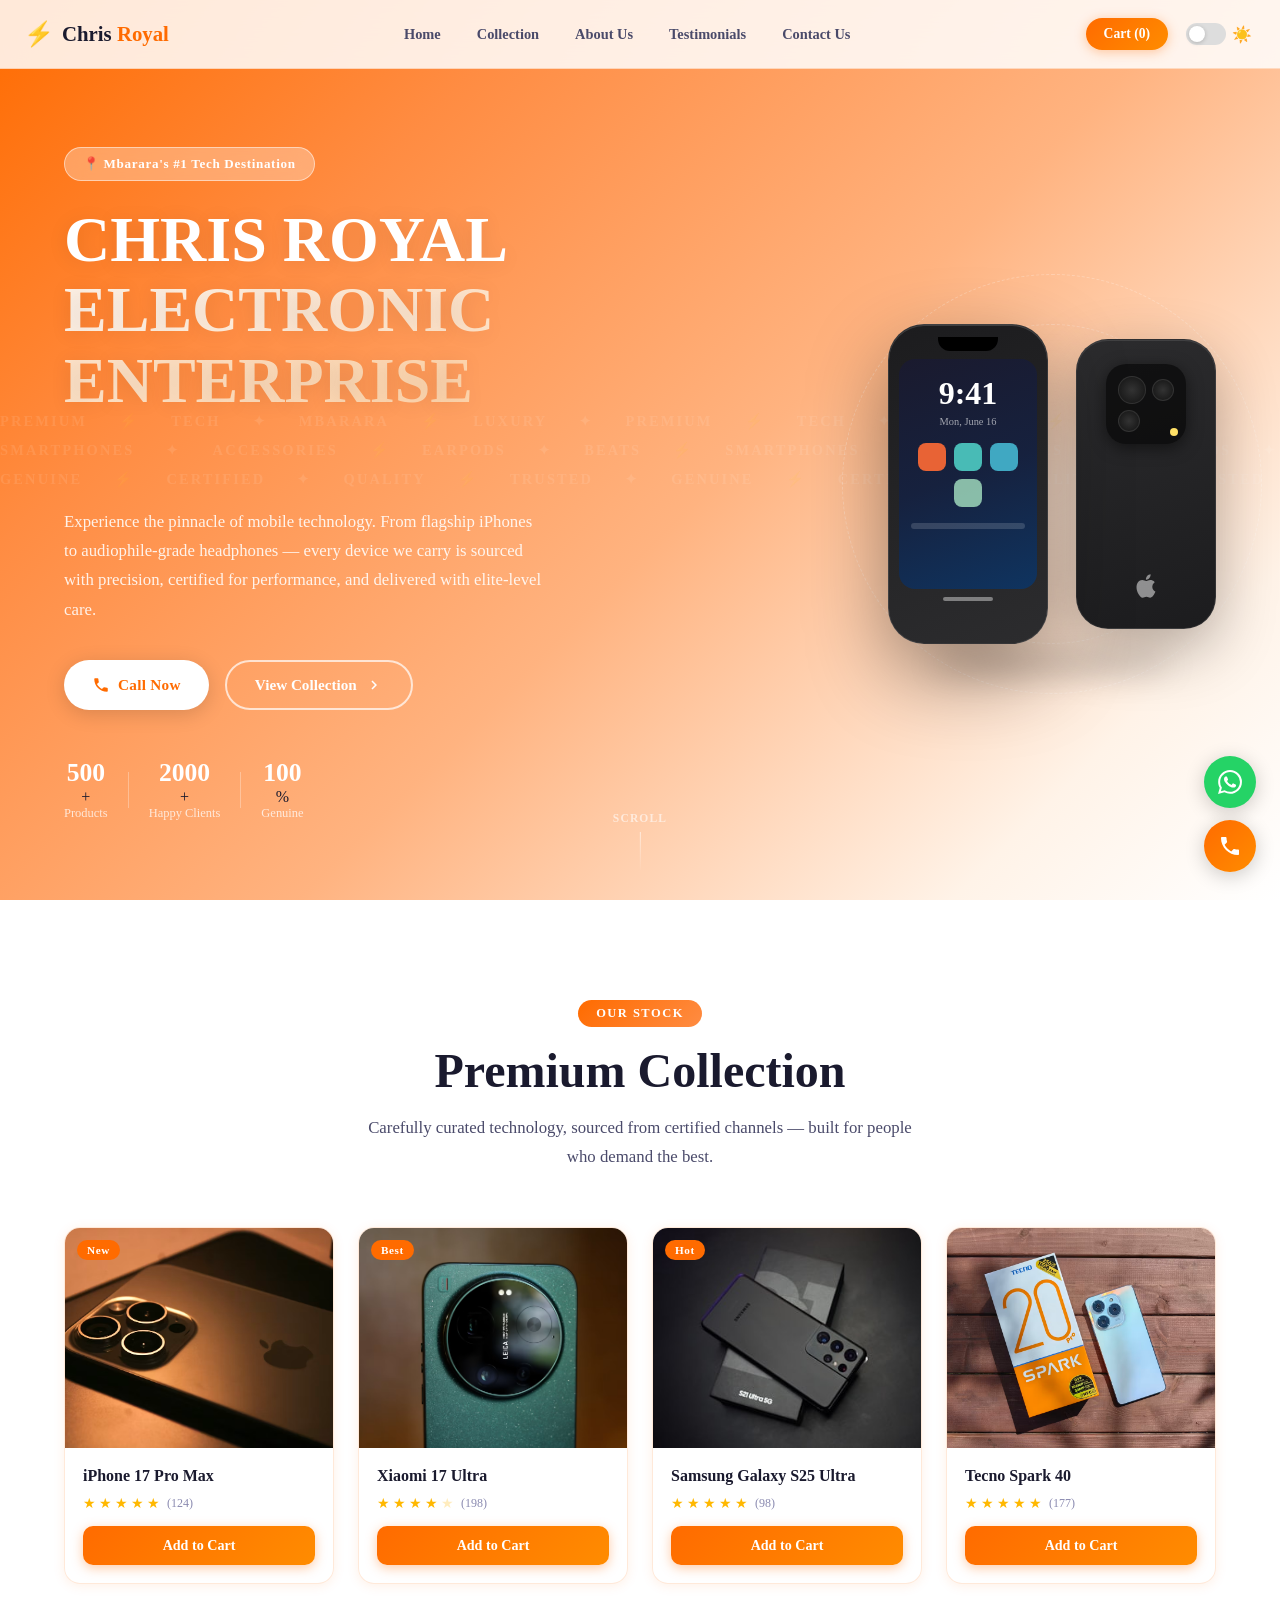
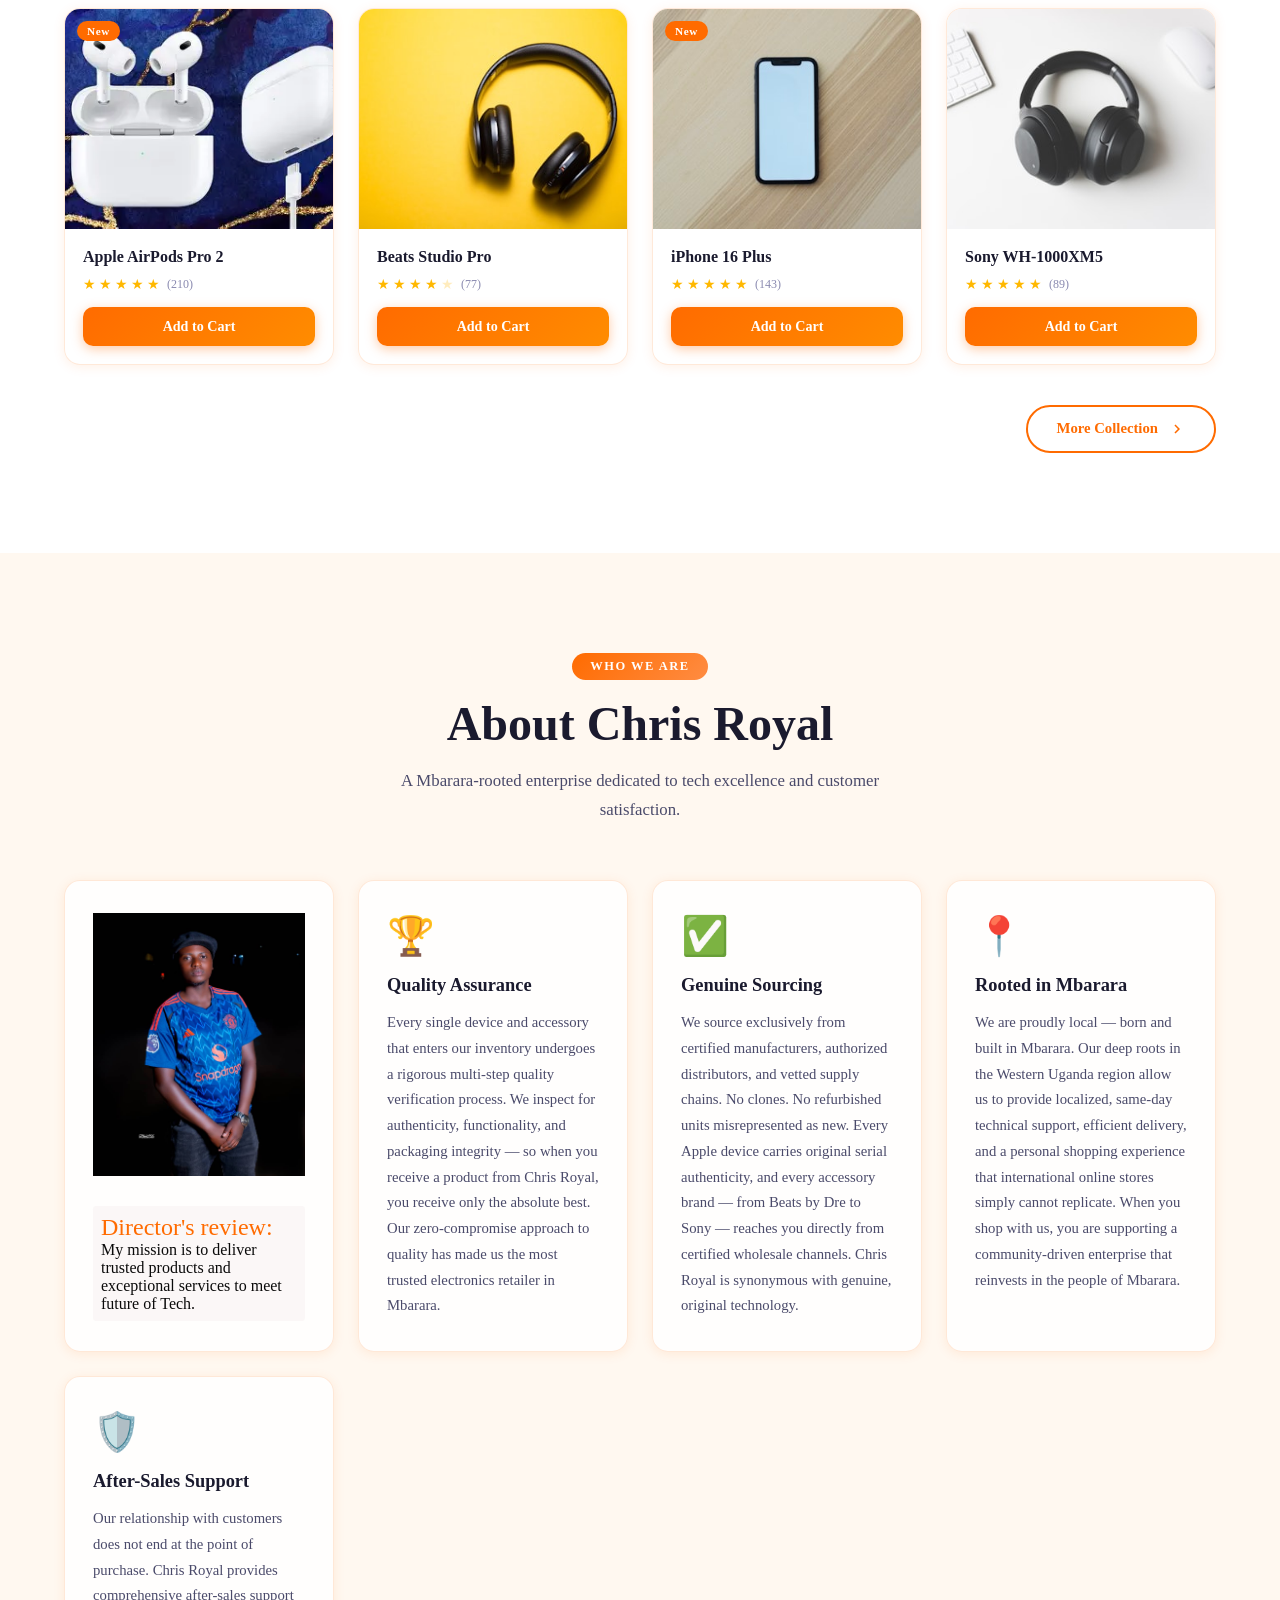
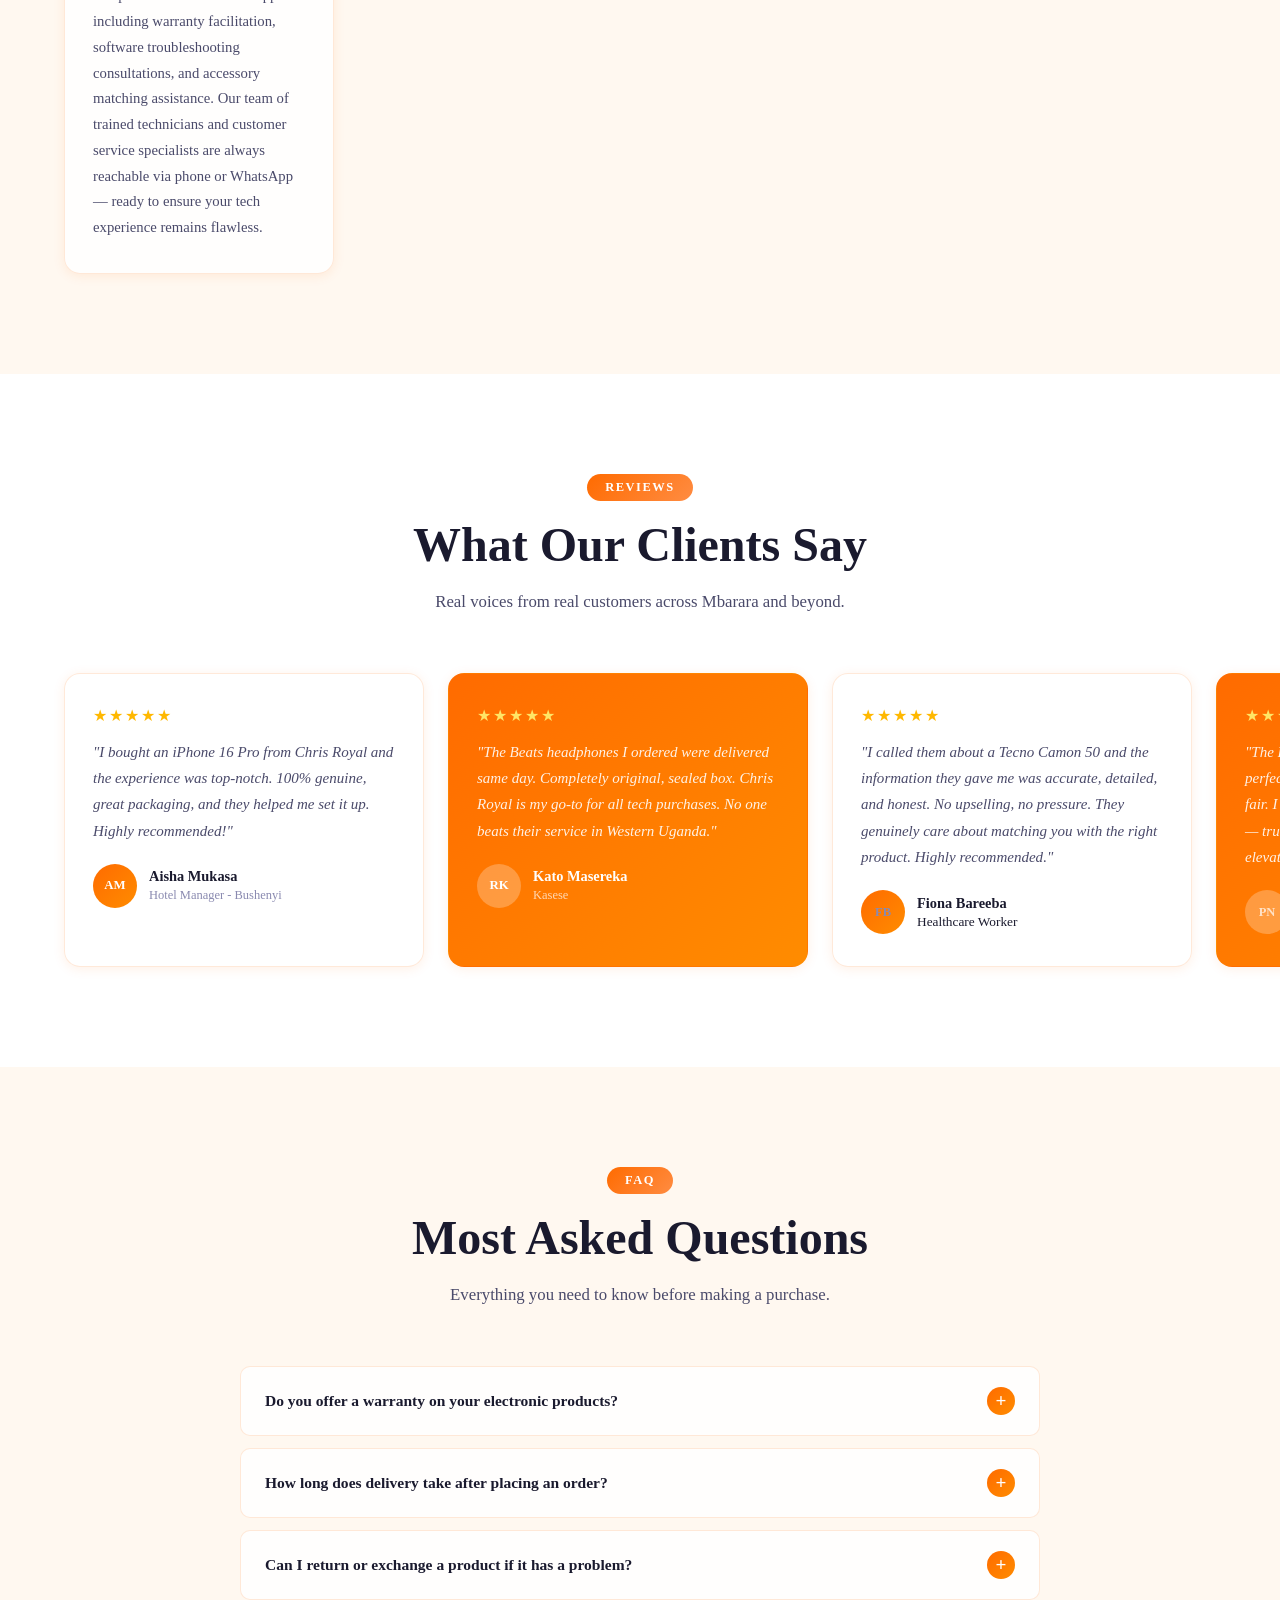
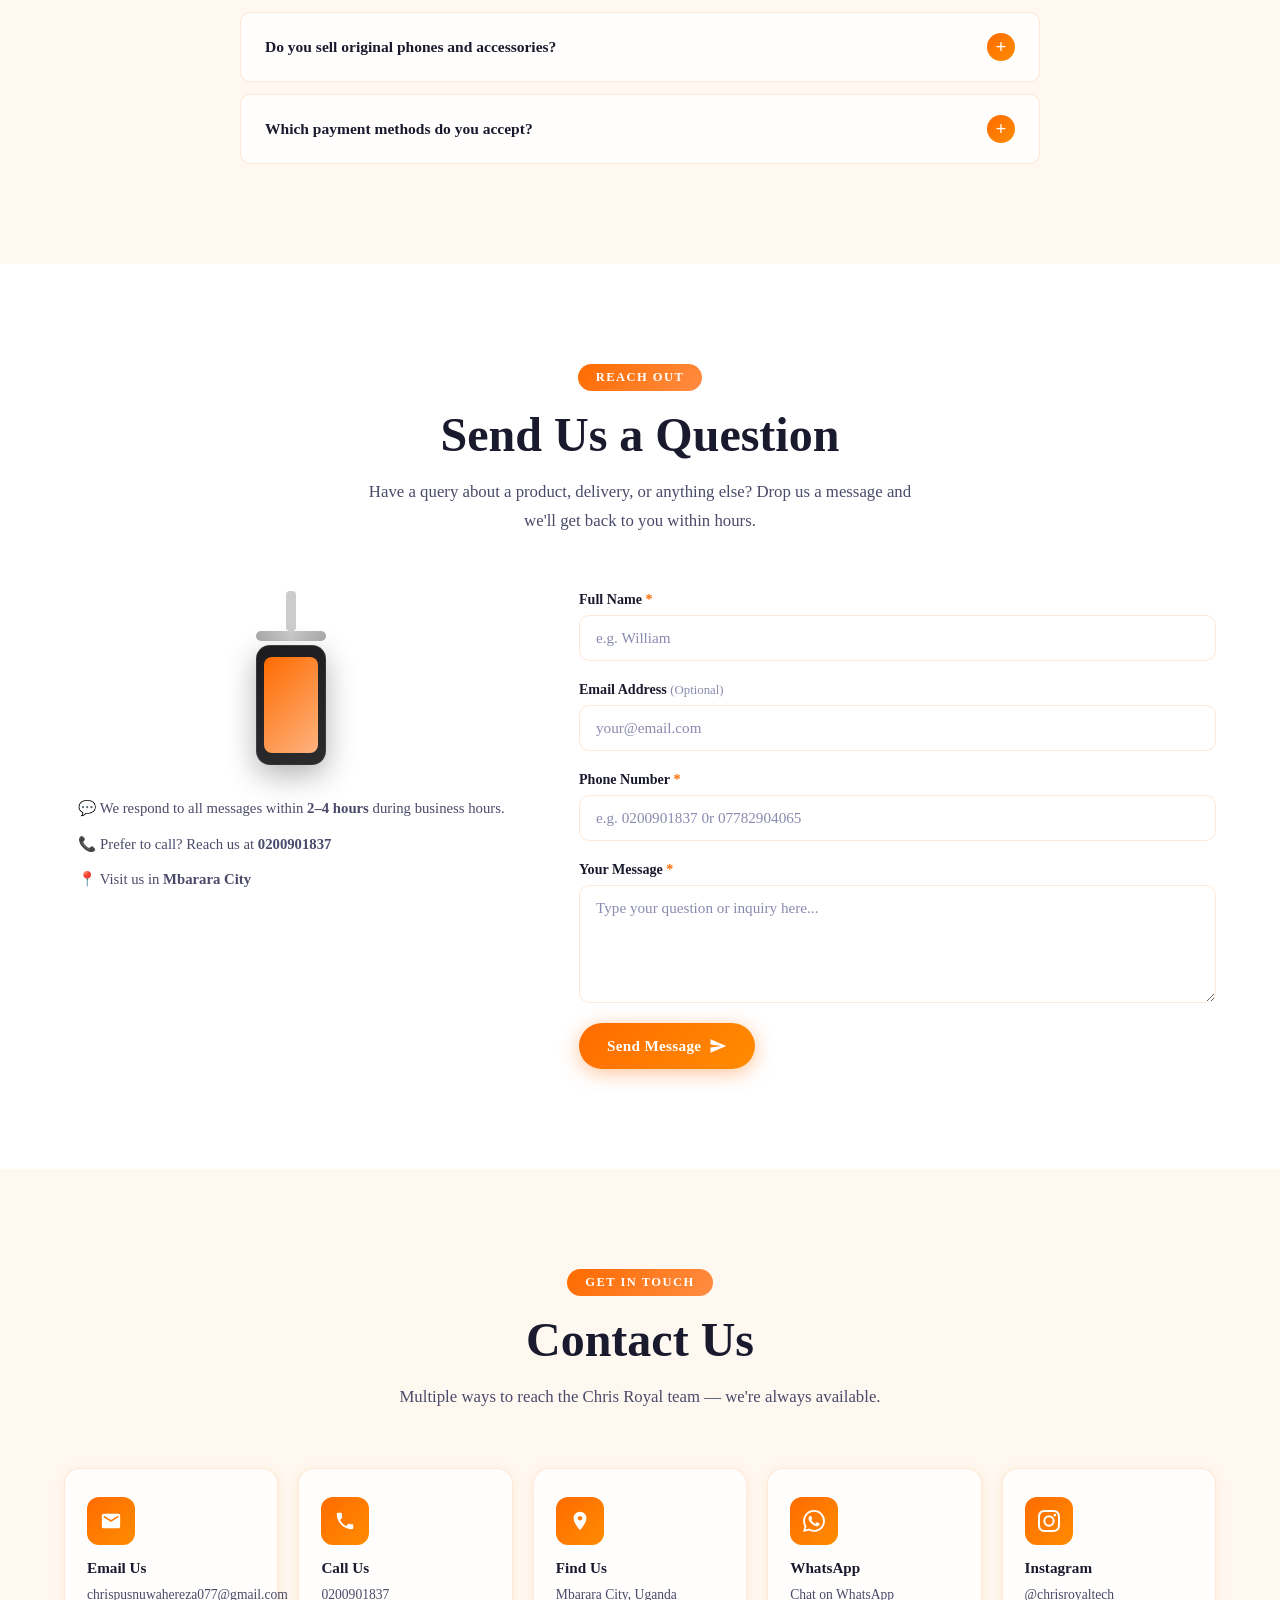
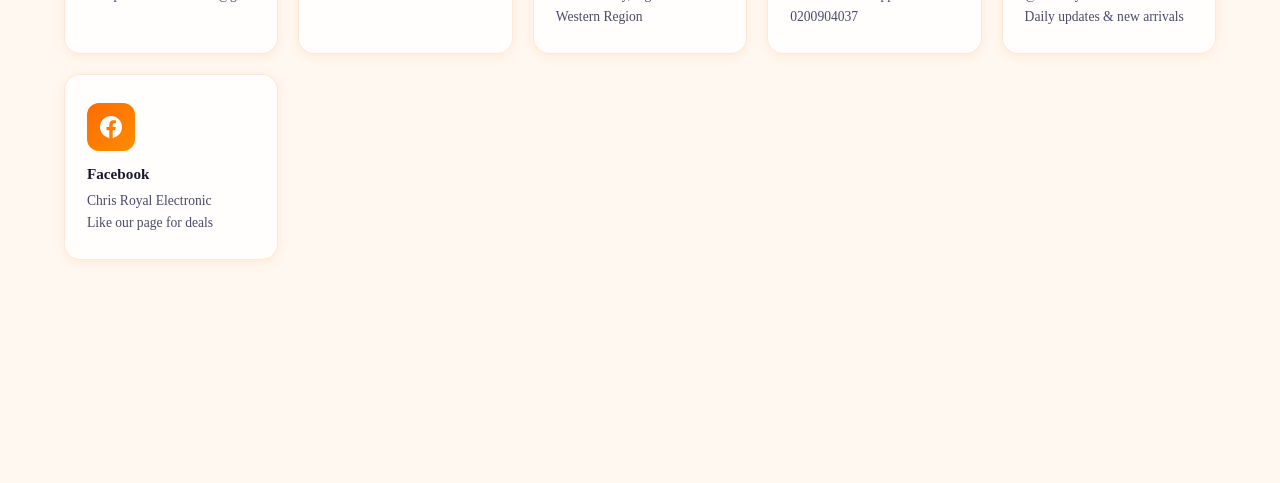
==== index.html @ 03ebabe7 "Add files via upload" ====
<!DOCTYPE html>
<html lang="en">
<head>
  <meta charset="UTF-8" />
  <meta name="viewport" content="width=device-width, initial-scale=1.0" />
  <meta name="description" content="Chris Royal Electronic Enterprise – Premium phones and high-end accessories in Mbarara, Uganda. Shop the latest Tecno, Samsung, iPhones and more." />
  <meta name="keywords" content="phones Mbarara, electronics Uganda, Tecno, iPhone, Samsung, earpods, accessories" />
  <meta name="author" content="Chris Royal Electronic Enterprise" />
  <meta property="og:title" content="Chris Royal Electronic Enterprise" />
  <meta property="og:description" content="Premium phones & accessories in Mbarara. Authenticity guaranteed." />
  <title>Chris Royal Electronic Enterprise</title>
  <link rel="stylesheet" href="style2.css" />
  <link rel="preconnect" href="https://fonts.googleapis.com" />
  <link rel="preconnect" href="https://fonts.gstatic.com" crossorigin />
  <link href="https://fonts.googleapis.com/css2?family=Clash+Display:wght@400;500;600;700&family=Syne:wght@400;600;700;800&family=DM+Sans:ital,opsz,wght@0,9..40,300;0,9..40,400;0,9..40,500;1,9..40,300&display=swap" rel="stylesheet" />
</head>
<body class="light-mode">

  <!-- ====== NAVBAR ====== -->
  <nav class="navbar" id="navbar">
    <div class="nav-inner">
      <div class="nav-logo">
        <span class="logo-icon">⚡</span>
        <span class="logo-text">Chris <strong>Royal</strong></span>
      </div>
      <ul class="nav-links reveal-up" id="navLinks">
        <li><a href="#hero">Home</a></li>
        <li><a href="#collection">Collection</a></li>
        <li><a href="#about">About Us</a></li>
        <li><a href="#testimonials">Testimonials</a></li>
        <li><a href="#contact">Contact Us</a></li>
      </ul>
      <div class="nav-right reveal-up">
        <a href="checkout2.html" class="cart-btn" id="cartBtn">Cart (<span id="cartCount">0</span>)</a>
        <button class="theme-toggle" id="themeToggle" aria-label="Toggle theme">
          <span class="toggle-track">
            <span class="toggle-thumb"></span>
          </span>
          <span class="toggle-label" id="themeLabel">☀️</span>
        </button>
        <button class="hamburger" id="hamburger" aria-label="Menu">
          <span></span><span></span><span></span>
        </button>
      </div>
    </div>
  </nav>

  <!-- ====== HERO SECTION ====== -->
  <section class="hero" id="hero">
    <div class="hero-bg-texture">
      <div class="texture-loop">
        <div class="texture-row">
          <span>PREMIUM</span><span>⚡</span><span>TECH</span><span>✦</span>
          <span>MBARARA</span><span>⚡</span><span>LUXURY</span><span>✦</span>
          <span>PREMIUM</span><span>⚡</span><span>TECH</span><span>✦</span>
          <span>MBARARA</span><span>⚡</span><span>LUXURY</span><span>✦</span>
        </div>
        <div class="texture-row reverse">
          <span>SMARTPHONES</span><span>✦</span><span>ACCESSORIES</span><span>⚡</span>
          <span>EARPODS</span><span>✦</span><span>BEATS</span><span>⚡</span>
          <span>SMARTPHONES</span><span>✦</span><span>ACCESSORIES</span><span>⚡</span>
          <span>EARPODS</span><span>✦</span><span>BEATS</span><span>⚡</span>
        </div>
        <div class="texture-row">
          <span>GENUINE</span><span>⚡</span><span>CERTIFIED</span><span>✦</span>
          <span>QUALITY</span><span>⚡</span><span>TRUSTED</span><span>✦</span>
          <span>GENUINE</span><span>⚡</span><span>CERTIFIED</span><span>✦</span>
          <span>QUALITY</span><span>⚡</span><span>TRUSTED</span><span>✦</span>
        </div>
      </div>
    </div>
    <div class="hero-content">
      <div class="hero-text">
        <div class="hero-badge reveal-up">📍 Mbarara's #1 Tech Destination</div>
        <h1 class="hero-headline reveal-right">
          CHRIS ROYAL<br />
          <div>
          <span class="headline-accent reveal-up">ELECTRONIC ENTERPRISE</span>
          </div>
          <br />
        </h1>
        <p class="hero-sub reveal-right">Experience the pinnacle of mobile technology. From flagship iPhones to audiophile-grade headphones — every device we carry is sourced with precision, certified for performance, and delivered with elite-level care.</p>
        <div class="hero-cta-row reveal-right">
          <button class="btn-primary" onclick="window.location.href='tel:0200901837'">
            <svg width="18" height="18" viewBox="0 0 24 24" fill="currentColor"><path d="M6.62 10.79c1.44 2.83 3.76 5.14 6.59 6.59l2.2-2.2c.27-.27.67-.36 1.02-.24 1.12.37 2.33.57 3.57.57.55 0 1 .45 1 1V20c0 .55-.45 1-1 1-9.39 0-17-7.61-17-17 0-.55.45-1 1-1h3.5c.55 0 1 .45 1 1 0 1.25.2 2.45.57 3.57.11.35.03.74-.25 1.02l-2.2 2.2z"/></svg>
            Call Now
          </button>
          <button class="btn-secondary" onclick="document.getElementById('collection').scrollIntoView({behavior:'smooth'})">
            View Collection
            <svg width="18" height="18" viewBox="0 0 24 24" fill="currentColor"><path d="M8.59 16.59L13.17 12 8.59 7.41 10 6l6 6-6 6-1.41-1.41z"/></svg>
          </button>
        </div>
        <div class="hero-stats reveal-up">
          <div class="stat"><strong class="stat-num" data-target="500">0</strong>+<span class="stat-label">Products</span></div>
          <div class="stat-div"></div>
          <div class="stat"><strong  class="stat-num" data-target="2000">0</strong>+<span class="stat-label">Happy Clients</span></div>
          <div class="stat-div"></div>
          <div class="stat"><strong  class="stat-num" data-target="100">0</strong>%<span class="stat-label">Genuine</span></div>
        </div>
      </div>
      <div class="hero-phone">
        <div class="phone-glow"></div>
        <div class="iphone-wrap">
          <!-- iPhone 17 Front -->
          <div class="iphone-front">
            <div class="iphone-notch"></div>
            <div class="iphone-screen">
              <div class="screen-time">9:41</div>
              <div class="screen-date">Mon, June 16</div>
              <div class="screen-icons">
                <div class="s-icon" style="background:#FF6B35"></div>
                <div class="s-icon" style="background:#4ECDC4"></div>
                <div class="s-icon" style="background:#45B7D1"></div>
                <div class="s-icon" style="background:#96CEB4"></div>
              </div>
              <div class="screen-bar"></div>
            </div>
            <div class="iphone-home-bar"></div>
          </div>
          <!-- iPhone 17 Back -->
          <div class="iphone-back">
            <div class="camera-module">
              <div class="cam cam-main"></div>
              <div class="cam cam-ultra"></div>
              <div class="cam cam-tele"></div>
              <div class="cam-flash"></div>
            </div>
            <div class="apple-logo">
              <svg viewBox="0 0 24 24" fill="currentColor" width="28" height="28"><path d="M18.71 19.5c-.83 1.24-1.71 2.45-3.05 2.47-1.34.03-1.77-.79-3.29-.79-1.53 0-2 .77-3.27.82-1.31.05-2.3-1.32-3.14-2.53C4.25 17 2.94 12.45 4.7 9.39c.87-1.52 2.43-2.48 4.12-2.51 1.28-.02 2.5.87 3.29.87.78 0 2.26-1.07 3.8-.91.65.03 2.47.26 3.64 1.98-.09.06-2.17 1.28-2.15 3.81.03 3.02 2.65 4.03 2.68 4.04-.03.07-.42 1.44-1.38 2.83M13 3.5c.73-.83 1.94-1.46 2.94-1.5.13 1.17-.34 2.35-1.04 3.19-.69.85-1.83 1.51-2.95 1.42-.15-1.15.41-2.35 1.05-3.11z"/></svg>
            </div>
          </div>
        </div>
        <div class="phone-shadow"></div>
        <div class="orbit-ring ring-1"></div>
        <div class="orbit-ring ring-2"></div>
      </div>
    </div>
    <div class="hero-scroll-hint">
      <span>Scroll</span>
      <div class="scroll-line"></div>
    </div>
  </section>

  <!-- ====== COLLECTION SECTION ====== -->
  <section class="collection-section reveal-right" id="collection">
    <div class="container">
      <div class="section-header">
        <span class="section-badge">Our Stock</span>
        <h2>Premium Collection</h2>
        <p>Carefully curated technology, sourced from certified channels — built for people who demand the best.</p>
      </div>
      <div class="product-grid" id="productGrid">
        <!-- EXPLICITLY CODED TEMPLATE CARD -->
        <div class="product-card" data-id="1">
          <div class="card-img-wrap">
            <img src="images/iphone17.avif" alt="iPhone 17 Pro Max" loading="lazy" />
            <div class="card-badge-new">New</div>
          </div>
          <div class="card-body">
            <h3 class="card-title">iPhone 17 Pro Max</h3>
            <div class="card-rating">
              <span class="star">★</span><span class="star">★</span><span class="star">★</span><span class="star">★</span><span class="star">★</span>
              <span class="rating-count">(124)</span>
            </div>
            <button class="add-to-cart-btn" onclick="addToCart(this, 1, 'iPhone 17 Pro Max', '')">
              Add to Cart
            </button>
          </div>
        </div>
      </div>
      <div class="more-collection-wrap">
        <button class="more-btn" id="moreBtn" onclick="loadMoreProducts()">
          More Collection
          <svg width="18" height="18" viewBox="0 0 24 24" fill="currentColor"><path d="M8.59 16.59L13.17 12 8.59 7.41 10 6l6 6-6 6-1.41-1.41z"/></svg>
        </button>
      </div>
    </div>
  </section>

  <!-- ====== ABOUT US SECTION ====== -->
  <section class="about-section" id="about">
    <div class="container">
      <div class="section-header reveal-up ">
        <span class="section-badge">Who We Are</span>
        <h2>About Chris Royal</h2>
        <p>A Mbarara-rooted enterprise dedicated to tech excellence and customer satisfaction.</p>
      </div>
      <div class="about-grid">
          <div class="about-card">
          <div class="about-img"><img src="images/chris.jpg" alt="Chrispus photo" loading="lazy">
          <div class="about-me"><span class="director">Director's review:</span> My mission is to deliver trusted products and exceptional services to meet future of Tech.
          </div>
          </div>
        </div>
        <div class="about-card reveal-up">
          <div class="about-icon">🏆</div>
          <h3>Quality Assurance</h3>
          <p>Every single device and accessory that enters our inventory undergoes a rigorous multi-step quality verification process. We inspect for authenticity, functionality, and packaging integrity — so when you receive a product from Chris Royal, you receive only the absolute best. Our zero-compromise approach to quality has made us the most trusted electronics retailer in Mbarara.</p>
        </div>
        <div class="about-card reveal-up">
          <div class="about-icon">✅</div>
          <h3>Genuine Sourcing</h3>
          <p>We source exclusively from certified manufacturers, authorized distributors, and vetted supply chains. No clones. No refurbished units misrepresented as new. Every Apple device carries original serial authenticity, and every accessory brand — from Beats by Dre to Sony — reaches you directly from certified wholesale channels. Chris Royal is synonymous with genuine, original technology.</p>
        </div>
        <div class="about-card reveal-up">
          <div class="about-icon">📍</div>
          <h3>Rooted in Mbarara</h3>
          <p>We are proudly local — born and built in Mbarara. Our deep roots in the Western Uganda region allow us to provide localized, same-day technical support, efficient delivery, and a personal shopping experience that international online stores simply cannot replicate. When you shop with us, you are supporting a community-driven enterprise that reinvests in the people of Mbarara.</p>
        </div>
        <div class="about-card reveal-up">
          <div class="about-icon">🛡️</div>
          <h3>After-Sales Support</h3>
          <p>Our relationship with customers does not end at the point of purchase. Chris Royal provides comprehensive after-sales support including warranty facilitation, software troubleshooting consultations, and accessory matching assistance. Our team of trained technicians and customer service specialists are always reachable via phone or WhatsApp — ready to ensure your tech experience remains flawless.</p>
        </div>
      </div>
    </div>
  </section>

  <!-- ====== TESTIMONIALS ====== -->
  <section class="testimonials-section reveal-right" id="testimonials">
    <div class="container">
      <div class="section-header reveal-up">
        <span class="section-badge">Reviews</span>
        <h2>What Our Clients Say</h2>
        <p>Real voices from real customers across Mbarara and beyond.</p>
      </div>
      <div class="testimonials-grid testimonials-track-wrap">
        <div class="testimonials-track" id="testimonialTtrack">
        <div class="testi-card">
          <div class="testi-stars">★★★★★</div>
          <p>"I bought an iPhone 16 Pro from Chris Royal and the experience was top-notch. 100% genuine, great packaging, and they helped me set it up. Highly recommended!"</p>
          <div class="testi-author">
            <div class="testi-avatar">AM</div>
            <div>
              <strong>Aisha Mukasa</strong>
              <span>Hotel Manager - Bushenyi </span>
            </div>
          </div>
        </div>
        <div class="testi-card featured">
          <div class="testi-stars">★★★★★</div>
          <p>"The Beats headphones I ordered were delivered same day. Completely original, sealed box. Chris Royal is my go-to for all tech purchases. No one beats their service in Western Uganda."</p>
          <div class="testi-author">
            <div class="testi-avatar">RK</div>
            <div>
              <strong>Kato Masereka</strong>
              <span>Kasese</span>
            </div>
          </div>
        </div>
                  <div class="testi-card">
            <div class="testi-stars">★★★★★</div>
            <p>"I called them about a Tecno Camon 50 and the information they gave me was accurate, detailed, and honest. No upselling, no pressure. They genuinely care about matching you with the right product. Highly recommended."</p>
            <div class="testi-author"><span class="testi-avatar">FB</span><div><strong>Fiona Bareeba</strong><small>Healthcare Worker</small></div></div>
          </div>
                  <div class="testi-card featured">
            <div class="testi-stars">★★★★★</div>
            <p>"The Beats headphones I purchased were perfectly genuine and the price was incredibly fair. I also loved the sleek phone covers they had — truly premium accessories. Chris Royal is elevating Mbarara's tech game."</p>
            <div class="testi-author"><span class="testi-avatar">PN</span><div><strong>Preston</strong><small>Entrepreneur, Mbarara</small></div></div>
          </div>
        <div class="testi-card">
          <div class="testi-stars">★★★★★</div>
          <p>"Excellent customer service! I had questions about compatibility before buying AirPods and the team was incredibly helpful and patient. Will definitely shop again."</p>
          <div class="testi-author">
            <div class="testi-avatar">JB</div>
            <div>
              <strong>Janet Binomugisha</strong>
              <span>Wholesaler-Kabale</span>
            </div>
          </div>
        </div>
                  <div class="testi-card featured">
            <div class="testi-stars">★★★★★</div>
            <p>"My AirPods Pro from Chris Royal — still working flawlessly after 8 months. When a colleague bought supposedly genuine ones from a random vendor, they failed within weeks. Quality you can trust, only from Chris Royal."</p>
            <div class="testi-author"><span class="testi-avatar">DM</span><div><strong>David Muzoora</strong><small>Business Analyst-Mbarara</small></div></div>
          </div>
      </div>
    </div>
    </div>
  </section>

  <!-- ====== FAQ SECTION ====== -->
  <section class="faq-section reveal-up" id="faq">
    <div class="container">
      <div class="section-header">
        <span class="section-badge">FAQ</span>
        <h2>Most Asked Questions</h2>
        <p>Everything you need to know before making a purchase.</p>
      </div>
      <div class="faq-list">
        <div class="faq-item">
          <button class="faq-trigger" onclick="toggleFAQ(this)">
            <span>Do you offer a warranty on your electronic products?</span>
            <span class="faq-icon">+</span>
          </button>
          <div class="faq-body">
            <p>Yes, absolutely. All smartphones sold at Chris Royal Electronic Enterprise come with a manufacturer's warranty ranging from 12 to 24 months depending on the brand and model. Accessories such as earbuds, headphones, and phone covers carry a minimum 6-month warranty. Our warranty covers manufacturing defects and hardware failures under normal usage conditions. In addition to the manufacturer's warranty, we offer a 7-day return policy for items that are dead on arrival (DOA) or arrive with undisclosed factory defects. Simply contact us via WhatsApp or phone with proof of purchase, and our team will guide you through the process swiftly.</p>
          </div>
        </div>
        <div class="faq-item">
          <button class="faq-trigger" onclick="toggleFAQ(this)">
            <span>How long does delivery take after placing an order?</span>
            <span class="faq-icon">+</span>
          </button>
          <div class="faq-body">
            <p>Delivery timelines at Chris Royal depend on your location. For customers within Mbarara City and its immediate suburbs, we offer same-day delivery for orders placed before 2:00 PM East Africa Time. For customers located in nearby towns such as Bushenyi, Kabale, Ntungamo, and Ibanda, delivery typically takes 1 to 2 business days. For orders being shipped to Kampala and other distant regions of Uganda, the estimated delivery window is 2 to 3 business days. We coordinate all deliveries through trusted courier partners and provide order tracking details upon dispatch. Urgent orders can be discussed directly with our team via WhatsApp for priority fulfillment options.</p>
          </div>
        </div>
        <div class="faq-item">
          <button class="faq-trigger" onclick="toggleFAQ(this)">
            <span>Can I return or exchange a product if it has a problem?</span>
            <span class="faq-icon">+</span>
          </button>
          <div class="faq-body">
            <p>Yes, we maintain a fair and transparent return and exchange policy. If a product you receive is defective, damaged in transit, or significantly different from what was described, you are entitled to a full exchange or store credit within 7 days of delivery. To initiate a return or exchange, you will need to provide your order receipt, the original packaging, and a brief description or video of the issue. Products that have been physically damaged by the customer, have broken warranty seals, or are missing original accessories are not eligible for return. We strongly advise customers to inspect products upon delivery and report any visible issues immediately. Our customer support team is available daily to process all valid claims efficiently and professionally.</p>
          </div>
        </div>
        <div class="faq-item">
          <button class="faq-trigger" onclick="toggleFAQ(this)">
            <span>Do you sell original phones and accessories?</span>
            <span class="faq-icon">+</span>
          </button>
          <div class="faq-body">
            <p>Without exception — yes. Chris Royal Electronic Enterprise is firmly committed to selling only 100% original, genuine products. All iPhones and Samsung devices we stock are sourced directly from authorized distributor networks and come with verifiable IMEI numbers that can be checked against the official Apple or Samsung global databases. Our audio accessories — including Apple AirPods, Beats by Dre, Sony WH headphones, and JBL speakers — arrive in factory-sealed packaging with valid serial numbers. We categorically refuse to stock or sell counterfeit, clone, or "inspired by" versions of any brand. Our reputation in Mbarara has been built entirely on authenticity, and we will never compromise that for any margin advantage.</p>
          </div>
        </div>
        <div class="faq-item">
          <button class="faq-trigger" onclick="toggleFAQ(this)">
            <span>Which payment methods do you accept?</span>
            <span class="faq-icon">+</span>
          </button>
          <div class="faq-body">
            <p>We accept a wide range of convenient payment methods to serve all our customers effectively. For in-store and local delivery purchases, we accept cash (Ugandan Shillings), MTN Mobile Money, and Airtel Money — all transactions confirmed instantly before dispatch. For customers ordering remotely or from outside Mbarara, we process payments through MTN MoMo Pay, Airtel Money Pay, and direct bank transfers to our registered business account. International customers can arrange payment via Western Union or direct USD bank transfer. All transactions are fully documented with digital receipts sent via WhatsApp or SMS. We do not store or share any payment information — your financial data remains completely private and secure at all times.</p>
          </div>
        </div>
      </div>
    </div>
  </section>

  <!-- ====== SEND QUESTION / CONTACT FORM ====== -->
  <section class="form-section reveal-right" id="sendQuestion">
    <div class="container">
      <div class="section-header">
        <span class="section-badge">Reach Out</span>
        <h2>Send Us a Question</h2>
        <p>Have a query about a product, delivery, or anything else? Drop us a message and we'll get back to you within hours.</p>
      </div>
      <div class="form-wrap">
        <div class="form-deco">
          <div class="phone-stand">
            <div class="stand-neck"></div>
            <div class="stand-base"></div>
            <div class="stand-phone">
              <div class="stand-screen"></div>
            </div>
          </div>
          <div class="form-deco-text reveal-up">
            <p>💬 We respond to all messages within <strong>2–4 hours</strong> during business hours.</p>
            <p>📞 Prefer to call? Reach us at <strong>0200901837</strong></p>
            <p>📍 Visit us in <strong>Mbarara City</strong></p>
          </div>
        </div>
        <form class="contact-form" id="contactForm"
          action="https://formsubmit.co/chrispusnuwahereza077@gmail.com"
          method="POST"
          onsubmit="handleFormSubmit(event)">
          <input type="hidden" name="_captcha" value="false" />
          <input type="hidden" name="_template" value="table" />
          <input type="hidden" name="_subject" value="New Inquiry – Chris Royal Electronic Enterprise" />
          <input type="hidden" name="_next" value="" />

          <div class="form-group">
            <label for="fname">Full Name <span class="req">*</span></label>
            <input type="text" id="fname" name="name" placeholder="e.g. William" />
          </div>
          <div class="form-group">
            <label for="femail">Email Address <span class="optional">(Optional)</span></label>
            <input type="email" id="femail" name="email" placeholder="your@email.com" />
          </div>
          <div class="form-group">
            <label for="fphone">Phone Number <span class="req">*</span></label>
            <input type="tel" id="fphone" name="phone" placeholder="e.g. 0200901837 0r 07782904065" />
          </div>
          <div class="form-group">
            <label for="fmessage">Your Message <span class="req">*</span></label>
            <textarea id="fmessage" name="message" rows="5" placeholder="Type your question or inquiry here..."></textarea>
          </div>
          <div class="form-error" id="formError" style="display:none;"></div>
          <button type="submit" class="btn-primary form-submit-btn">
            Send Message
            <svg width="18" height="18" viewBox="0 0 24 24" fill="currentColor"><path d="M2 21l21-9L2 3v7l15 2-15 2v7z"/></svg>
          </button>
        </form>
      </div>
    </div>
  </section>

  <!-- SUCCESS OVERLAY -->
  <div class="success-overlay" id="successOverlay" style="display:none;">
    <div class="success-box">
      <div class="success-check">
        <svg class="check-svg" viewBox="0 0 52 52">
          <circle class="check-circle" cx="26" cy="26" r="25" fill="none"/>
          <path class="check-tick" fill="none" d="M14 27l8 8 16-16"/>
        </svg>
      </div>
      <h2>Form Submitted!</h2>
      <p>Thank you for reaching out to Chris Royal Electronic Enterprise. We'll get back to you shortly.</p>
      <button class="btn-primary" onclick="closeSuccessOverlay()">Back to Main Section</button>
    </div>
  </div>

  <!-- ====== CONTACT SECTION ====== -->
  <section class="contact-section reveal-right" id="contact">
    <div class="container">
      <div class="section-header">
        <span class="section-badge">Get In Touch</span>
        <h2>Contact Us</h2>
        <p>Multiple ways to reach the Chris Royal team — we're always available.</p>
      </div>
      <div class="contact-grid">
        <div class="contact-card">
          <div class="contact-icon">
            <svg viewBox="0 0 24 24" fill="currentColor"><path d="M20 4H4c-1.1 0-2 .9-2 2v12c0 1.1.9 2 2 2h16c1.1 0 2-.9 2-2V6c0-1.1-.9-2-2-2zm0 4l-8 5-8-5V6l8 5 8-5v2z"/></svg>
          </div>
          <h4>Email Us</h4>
          <a href="mailto:chrispusnuwahereza077@gmail.com">chrispusnuwahereza077@gmail.com</a>
        </div>
        <div class="contact-card">
          <div class="contact-icon">
            <svg viewBox="0 0 24 24" fill="currentColor"><path d="M6.62 10.79c1.44 2.83 3.76 5.14 6.59 6.59l2.2-2.2c.27-.27.67-.36 1.02-.24 1.12.37 2.33.57 3.57.57.55 0 1 .45 1 1V20c0 .55-.45 1-1 1-9.39 0-17-7.61-17-17 0-.55.45-1 1-1h3.5c.55 0 1 .45 1 1 0 1.25.2 2.45.57 3.57.11.35.03.74-.25 1.02l-2.2 2.2z"/></svg>
          </div>
          <h4>Call Us</h4>
          <a href="tel:0200901837">0200901837</a>
        </div>
        <div class="contact-card">
          <div class="contact-icon">
            <svg viewBox="0 0 24 24" fill="currentColor"><path d="M12 2C8.13 2 5 5.13 5 9c0 5.25 7 13 7 13s7-7.75 7-13c0-3.87-3.13-7-7-7zm0 9.5c-1.38 0-2.5-1.12-2.5-2.5s1.12-2.5 2.5-2.5 2.5 1.12 2.5 2.5-1.12 2.5-2.5 2.5z"/></svg>
          </div>
          <h4>Find Us</h4>
          <span>Mbarara City, Uganda</span>
          <span>Western Region</span>
        </div>
        <div class="contact-card">
          <div class="contact-icon social-icon-wrap">
            <svg viewBox="0 0 24 24" fill="currentColor"><path d="M17.472 14.382c-.297-.149-1.758-.867-2.03-.967-.273-.099-.471-.148-.67.15-.197.297-.767.966-.94 1.164-.173.199-.347.223-.644.075-.297-.15-1.255-.463-2.39-1.475-.883-.788-1.48-1.761-1.653-2.059-.173-.297-.018-.458.13-.606.134-.133.298-.347.446-.52.149-.174.198-.298.298-.497.099-.198.05-.371-.025-.52-.075-.149-.669-1.612-.916-2.207-.242-.579-.487-.5-.669-.51-.173-.008-.371-.01-.57-.01-.198 0-.52.074-.792.372-.272.297-1.04 1.016-1.04 2.479 0 1.462 1.065 2.875 1.213 3.074.149.198 2.096 3.2 5.077 4.487.709.306 1.262.489 1.694.625.712.227 1.36.195 1.871.118.571-.085 1.758-.719 2.006-1.413.248-.694.248-1.289.173-1.413-.074-.124-.272-.198-.57-.347m-5.421 7.403h-.004a9.87 9.87 0 01-5.031-1.378l-.361-.214-3.741.982.998-3.648-.235-.374a9.86 9.86 0 01-1.51-5.26c.001-5.45 4.436-9.884 9.888-9.884 2.64 0 5.122 1.03 6.988 2.898a9.825 9.825 0 012.893 6.994c-.003 5.45-4.437 9.884-9.885 9.884m8.413-18.297A11.815 11.815 0 0012.05 0C5.495 0 .16 5.335.157 11.892c0 2.096.547 4.142 1.588 5.945L.057 24l6.305-1.654a11.882 11.882 0 005.683 1.448h.005c6.554 0 11.89-5.335 11.893-11.893a11.821 11.821 0 00-3.48-8.413z"/></svg>
          </div>
          <h4>WhatsApp</h4>
          <a href="https://wa.me/256200904037" target="_blank">Chat on WhatsApp</a>
          <span>0200904037</span>
        </div>
        <div class="contact-card">
          <div class="contact-icon">
            <svg viewBox="0 0 24 24" fill="currentColor"><path d="M12 2.163c3.204 0 3.584.012 4.85.07 3.252.148 4.771 1.691 4.919 4.919.058 1.265.069 1.645.069 4.849 0 3.205-.012 3.584-.069 4.849-.149 3.225-1.664 4.771-4.919 4.919-1.266.058-1.644.07-4.85.07-3.204 0-3.584-.012-4.849-.07-3.26-.149-4.771-1.699-4.919-4.92-.058-1.265-.07-1.644-.07-4.849 0-3.204.013-3.583.07-4.849.149-3.227 1.664-4.771 4.919-4.919 1.266-.057 1.645-.069 4.849-.069zM12 0C8.741 0 8.333.014 7.053.072 2.695.272.273 2.69.073 7.052.014 8.333 0 8.741 0 12c0 3.259.014 3.668.072 4.948.2 4.358 2.618 6.78 6.98 6.98C8.333 23.986 8.741 24 12 24c3.259 0 3.668-.014 4.948-.072 4.354-.2 6.782-2.618 6.979-6.98.059-1.28.073-1.689.073-4.948 0-3.259-.014-3.667-.072-4.947-.196-4.354-2.617-6.78-6.979-6.98C15.668.014 15.259 0 12 0zm0 5.838a6.162 6.162 0 100 12.324 6.162 6.162 0 000-12.324zM12 16a4 4 0 110-8 4 4 0 010 8zm6.406-11.845a1.44 1.44 0 100 2.881 1.44 1.44 0 000-2.881z"/></svg>
          </div>
          <h4>Instagram</h4>
          <a href="https://instagram.com/chrisroyaltech" target="_blank">@chrisroyaltech</a>
          <span>Daily updates & new arrivals</span>
        </div>
        <div class="contact-card">
          <div class="contact-icon">
            <svg viewBox="0 0 24 24" fill="currentColor"><path d="M24 12.073c0-6.627-5.373-12-12-12s-12 5.373-12 12c0 5.99 4.388 10.954 10.125 11.854v-8.385H7.078v-3.47h3.047V9.43c0-3.007 1.792-4.669 4.533-4.669 1.312 0 2.686.235 2.686.235v2.953H15.83c-1.491 0-1.956.925-1.956 1.874v2.25h3.328l-.532 3.47h-2.796v8.385C19.612 23.027 24 18.062 24 12.073z"/></svg>
          </div>
          <h4>Facebook</h4>
          <a href="https://facebook.com/ChrisRoyalElectronic" target="_blank">Chris Royal Electronic</a>
          <span>Like our page for deals</span>
        </div>
      </div>
    </div>
  </section>

  <!-- ====== FOOTER ====== -->
  <footer class="footer reveal-up">
    <div class="footer-inner">
      <div class="footer-logo">
        <span class="logo-icon">⚡</span>
        <span class="logo-text">Chris<strong>Royal</strong></span>
      </div>
      <p class="footer-copy">© <span id="footerYear"></span> Chris Royal Electronic Enterprise. All rights reserved. || Powered by <strong>Tash in Tech</strong></p>
    </div>
  </footer>

  <!-- ====== FLOATING ACTION BUTTONS ====== -->
  <div class="fab-cluster">
    <a href="https://wa.me/256200904037" target="_blank" class="fab fab-whatsapp" aria-label="WhatsApp">
      <svg viewBox="0 0 24 24" fill="currentColor"><path d="M17.472 14.382c-.297-.149-1.758-.867-2.03-.967-.273-.099-.471-.148-.67.15-.197.297-.767.966-.94 1.164-.173.199-.347.223-.644.075-.297-.15-1.255-.463-2.39-1.475-.883-.788-1.48-1.761-1.653-2.059-.173-.297-.018-.458.13-.606.134-.133.298-.347.446-.52.149-.174.198-.298.298-.497.099-.198.05-.371-.025-.52-.075-.149-.669-1.612-.916-2.207-.242-.579-.487-.5-.669-.51-.173-.008-.371-.01-.57-.01-.198 0-.52.074-.792.372-.272.297-1.04 1.016-1.04 2.479 0 1.462 1.065 2.875 1.213 3.074.149.198 2.096 3.2 5.077 4.487.709.306 1.262.489 1.694.625.712.227 1.36.195 1.871.118.571-.085 1.758-.719 2.006-1.413.248-.694.248-1.289.173-1.413-.074-.124-.272-.198-.57-.347m-5.421 7.403h-.004a9.87 9.87 0 01-5.031-1.378l-.361-.214-3.741.982.998-3.648-.235-.374a9.86 9.86 0 01-1.51-5.26c.001-5.45 4.436-9.884 9.888-9.884 2.64 0 5.122 1.03 6.988 2.898a9.825 9.825 0 012.893 6.994c-.003 5.45-4.437 9.884-9.885 9.884m8.413-18.297A11.815 11.815 0 0012.05 0C5.495 0 .16 5.335.157 11.892c0 2.096.547 4.142 1.588 5.945L.057 24l6.305-1.654a11.882 11.882 0 005.683 1.448h.005c6.554 0 11.89-5.335 11.893-11.893a11.821 11.821 0 00-3.48-8.413z"/></svg>
    </a>
    <a href="tel:0200901837" class="fab fab-call" aria-label="Call">
      <svg viewBox="0 0 24 24" fill="currentColor"><path d="M6.62 10.79c1.44 2.83 3.76 5.14 6.59 6.59l2.2-2.2c.27-.27.67-.36 1.02-.24 1.12.37 2.33.57 3.57.57.55 0 1 .45 1 1V20c0 .55-.45 1-1 1-9.39 0-17-7.61-17-17 0-.55.45-1 1-1h3.5c.55 0 1 .45 1 1 0 1.25.2 2.45.57 3.57.11.35.03.74-.25 1.02l-2.2 2.2z"/></svg>
    </a>
  </div>

  <script src="script2.js" defer></script>
</body>
</html>
---- style2.css ----
/* ===================================================
   CHRIS ROYAL ELECTRONIC ENTERPRISE — style.css
   Premium Orange-Cream Glassmorphism Theme
   =================================================== */

/* ---------- CSS VARIABLES ---------- */
:root {
  --orange: #FF6B00;
  --orange-light: #FF8C42;
  --orange-soft: #FFB380;
  --cream: #FFF8F0;
  --cream-dark: #F5EDE0;
  --white: #FFFFFF;
  --black: #0A0A0A;
  --text-dark: #1A1A2E;
  --text-mid: #4A4A6A;
  --text-light: #8A8AB0;
  --card-bg: rgba(255, 255, 255, 0.85);
  --card-border: rgba(255, 107, 0, 0.15);
  --glass-bg: rgba(255, 255, 255, 0.6);
  --glass-border: rgba(255, 107, 0, 0.2);
  --shadow-sm: 0 2px 12px rgba(255, 107, 0, 0.1);
  --shadow-md: 0 8px 32px rgba(255, 107, 0, 0.15);
  --shadow-lg: 0 20px 60px rgba(255, 107, 0, 0.2);
  --nav-bg: rgba(255, 255, 255, 0.85);
  --section-bg: #FFFFFF;
  --section-alt: #FFF8F0;
  --font-display: 'roboto';
  --font-body: 'roboto';
  --radius: 16px;
  --radius-sm: 10px;
  --transition: 0.3s cubic-bezier(0.4, 0, 0.2, 1);
}

body.dark-mode {
  --cream: #0F0F1A;
  --cream-dark: #1A1A2E;
  --white: #1E1E30;
  --black: #FFFFFF;
  --text-dark: #F0F0FF;
  --text-mid: #B0B0D0;
  --text-light: #7070A0;
  --card-bg: rgba(30, 30, 48, 0.95);
  --card-border: rgba(255, 107, 0, 0.25);
  --glass-bg: rgba(20, 20, 35, 0.7);
  --glass-border: rgba(255, 107, 0, 0.3);
  --nav-bg: rgba(15, 15, 26, 0.95);
  --section-bg: #0F0F1A;
  --section-alt: #1A1A2E;
  --shadow-md: 0 8px 32px rgba(0, 0, 0, 0.4);
}

/* ---------- RESET & BASE ---------- */
*, *::before, *::after { box-sizing: border-box; margin: 0; padding: 0; }

html { scroll-behavior: smooth; font-size: 16px; overflow-x: hidden; }

body {
  font-family: var(--font-body);
  background-color: var(--cream);
  color: var(--text-dark);
  transition: background 0.4s ease, color 0.4s ease;
  overflow-x: hidden;
  scroll-behavior: smooth;
}

img { max-width: 100%; display: block; }
a { text-decoration: none; color: inherit; }
button { cursor: pointer; border: none; background: none; font-family: inherit; }

.container {
  width: 100%;
  max-width: 1200px;
  margin: 0 auto;
  padding: 0 24px;
}

/* ---------- SECTION HEADERS ---------- */
.section-header {
  text-align: center;
  margin-bottom: 56px;
}

.section-badge {
  display: inline-block;
  padding: 6px 18px;
  background: linear-gradient(135deg, var(--orange), var(--orange-light));
  color: #fff;
  border-radius: 50px;
  font-size: 0.78rem;
  font-weight: 700;
  letter-spacing: 0.12em;
  text-transform: uppercase;
  margin-bottom: 16px;
}

.section-header h2 {
  font-family: var(--font-display);
  font-size: clamp(2rem, 4vw, 3rem);
  font-weight: 800;
  color: var(--text-dark);
  line-height: 1.15;
  margin-bottom: 16px;
}

.section-header p {
  font-size: 1.05rem;
  color: var(--text-mid);
  max-width: 560px;
  margin: 0 auto;
  line-height: 1.7;
}

/* ---------- BUTTONS ---------- */
.btn-primary {
  display: inline-flex;
  align-items: center;
  gap: 8px;
  padding: 14px 28px;
  background: linear-gradient(135deg, var(--orange), #FF8C00);
  color: #fff;
  border-radius: 50px;
  font-weight: 700;
  font-size: 0.95rem;
  letter-spacing: 0.02em;
  transition: var(--transition);
  box-shadow: 0 4px 20px rgba(255, 107, 0, 0.4);
  border: none;
}
.btn-primary:hover {
  transform: translateY(-2px);
  box-shadow: 0 8px 30px rgba(255, 107, 0, 0.5);
}

.btn-secondary {
  display: inline-flex;
  align-items: center;
  gap: 8px;
  padding: 14px 28px;
  background: transparent;
  color: var(--text-dark);
  border: 2px solid var(--text-dark);
  border-radius: 50px;
  font-weight: 700;
  font-size: 0.95rem;
  transition: var(--transition);
}
body.dark-mode .btn-secondary { color: var(--white); border-color: var(--white); }
.btn-secondary:hover {
  background: var(--text-dark);
  color: var(--white);
  transform: translateY(-2px);
}
body.dark-mode .btn-secondary:hover { background: var(--white); color: var(--text-dark); }

/* ============================================================
   NAVBAR
   ============================================================ */
.navbar {
  position: fixed;
  top: 0; left: 0; right: 0;
  z-index: 1000;
  backdrop-filter: blur(20px);
  -webkit-backdrop-filter: blur(20px);
  background: var(--nav-bg);
  border-bottom: 1px solid var(--glass-border);
  transition: background 0.4s ease;
}

.nav-inner {
  display: flex;
  align-items: center;
  justify-content: space-between;
  height: 68px;
  padding: 0 24px;
  max-width: 1300px;
  margin: 0 auto;
}

.nav-logo {
  display: flex;
  align-items: center;
  gap: 8px;
  font-family: var(--font-display);
  font-size: 1.3rem;
  font-weight: 800;
  color: var(--text-dark);
}
.nav-logo .logo-icon { font-size: 1.5rem; }
.nav-logo strong { color: var(--orange); }

.nav-links {
  display: flex;
  align-items: center;
  gap: 36px;
  list-style: none;
}

.nav-links a {
  font-size: 0.9rem;
  font-weight: 600;
  color: var(--text-mid);
  transition: var(--transition);
  position: relative;
}
.nav-links a::after {
  content: '';
  position: absolute;
  bottom: -3px; left: 0;
  width: 0; height: 2px;
  background: var(--orange);
  transition: width var(--transition);
  border-radius: 2px;
}
.nav-links a:hover { color: var(--orange); }
.nav-links a:hover::after { width: 100%; }

.nav-right {
  display: flex;
  align-items: center;
  gap: 14px;
}

.cart-btn {
  display: inline-flex;
  align-items: center;
  padding: 8px 18px;
  background: linear-gradient(135deg, var(--orange), #FF8C00);
  color: #fff;
  border-radius: 50px;
  font-weight: 700;
  font-size: 0.85rem;
  white-space: nowrap;
  transition: var(--transition);
  box-shadow: 0 2px 12px rgba(255,107,0,0.35);
}
.cart-btn:hover { transform: translateY(-1px); box-shadow: 0 4px 18px rgba(255,107,0,0.5); }

.theme-toggle {
  display: flex;
  align-items: center;
  gap: 6px;
  cursor: pointer;
  background: none;
  border: none;
  padding: 4px;
}
.toggle-track {
  width: 40px; height: 22px;
  background: #ddd;
  border-radius: 11px;
  position: relative;
  transition: background 0.3s;
}
body.dark-mode .toggle-track { background: var(--orange); }
.toggle-thumb {
  position: absolute;
  top: 3px; left: 3px;
  width: 16px; height: 16px;
  background: #fff;
  border-radius: 50%;
  transition: transform 0.3s;
  box-shadow: 0 1px 4px rgba(0,0,0,0.2);
}
body.dark-mode .toggle-thumb { transform: translateX(18px); }
.toggle-label { font-size: 1rem; }

.hamburger {
  display: none;
  flex-direction: column;
  gap: 5px;
  padding: 4px;
}
.hamburger span {
  width: 22px; height: 2px;
  background: var(--text-dark);
  border-radius: 2px;
  transition: var(--transition);
}

/* ── REVEAL ANIMATIONS ── */
.reveal-up {
  opacity: 0;
  transform: translateY(40px);
  transition: opacity 0.7s ease, transform 0.7s ease;
}
.reveal-right {
  opacity: 0;
  transform: translateX(60px);
  transition: opacity 0.8s ease, transform 0.9s ease;
}
.revealed { opacity: 1; transform: none !important; }

/* ============================================================
   HERO SECTION
   ============================================================ */
.hero {
  min-height: 100vh;
  background: linear-gradient(135deg, #FF6B00 0%, #FF8C42 25%, #FFB380 55%, #FFF3E8 85%, #FFFFFF 100%);
  display: flex;
  flex-direction: column;
  align-items: center;
  justify-content: center;
  position: relative;
  overflow: hidden;
  padding-top: 68px;
}

body.dark-mode .hero {
  background: linear-gradient(135deg, #3D1500 0%, #5C2200 25%, #7A3A00 50%, #1A1A2E 85%, #0F0F1A 100%);
}

.hero-bg-texture {
  position: absolute;
  inset: 0;
  overflow: hidden;
  display: flex;
  flex-direction: column;
  justify-content: space-around;
  pointer-events: none;
  opacity: 0.12;
}

.texture-loop {
  display: flex;
  flex-direction: column;
  gap: 12px;
  padding: 12px 0;
}

.texture-row {
  display: flex;
  gap: 32px;
  white-space: nowrap;
  animation: scrollRight 20s linear infinite;
  font-family: var(--font-display);
  font-size: 0.9rem;
  font-weight: 800;
  letter-spacing: 0.15em;
  color: rgba(255,255,255,0.8);
}
.texture-row.reverse {
  animation: scrollLeft 24s linear infinite;
}

@keyframes scrollRight {
  0% { transform: translateX(-50%); }
  100% { transform: translateX(0%); }
}
@keyframes scrollLeft {
  0% { transform: translateX(0%); }
  100% { transform: translateX(-50%); }
}

.hero-content {
  display: flex;
  align-items: center;
  justify-content: space-between;
  gap: 48px;
  width: 100%;
  max-width: 1200px;
  padding: 60px 24px;
  position: relative;
  z-index: 2;
}

.hero-text {
  flex: 1;
  max-width: 580px;
}

.hero-badge {
  display: inline-flex;
  align-items: center;
  gap: 8px;
  padding: 8px 18px;
  background: rgba(255,255,255,0.3);
  backdrop-filter: blur(10px);
  border: 1px solid rgba(255,255,255,0.5);
  border-radius: 50px;
  font-size: 0.82rem;
  font-weight: 700;
  color: #fff;
  margin-bottom: 24px;
  letter-spacing: 0.05em;
}

.hero-headline {
  font-family: var(--font-display);
  font-size: clamp(2.4rem, 5vw, 4rem);
  font-weight: 800;
  line-height: 1.1;
  color: #fff;
  margin-bottom: 20px;
  text-shadow: 0 2px 20px rgba(0,0,0,0.1);
}

.headline-accent {
  background: linear-gradient(135deg, #FFF3E8, #FFD4AA);
  -webkit-background-clip: text;
  -webkit-text-fill-color: transparent;
  background-clip: text;
  
}

.hero-sub {
  font-size: 1.05rem;
  color: rgba(255,255,255,0.88);
  line-height: 1.75;
  margin-bottom: 36px;
  max-width: 480px;
}

.hero-cta-row {
  display: flex;
  gap: 16px;
  flex-wrap: wrap;
  margin-bottom: 48px;
}

.hero-cta-row .btn-primary {
  background: #fff;
  color: var(--orange);
  box-shadow: 0 4px 20px rgba(0,0,0,0.15);
}
.hero-cta-row .btn-primary:hover { background: #FFF3E8; box-shadow: 0 8px 30px rgba(0,0,0,0.2); }

.hero-cta-row .btn-secondary {
  color: #fff;
  border-color: rgba(255,255,255,0.7);
}
.hero-cta-row .btn-secondary:hover { background: rgba(255,255,255,0.15); color: #fff; }

.hero-stats {
  display: flex;
  align-items: center;
  gap: 20px;
}

.stat { display: flex; flex-direction: column; align-items: center; }
.stat strong { font-family: var(--font-display); font-size: 1.6rem; font-weight: 800; color: #fff; }
.stat span { font-size: 0.78rem; color: rgba(255,255,255,0.75); font-weight: 500; }
.stat-div { width: 1px; height: 36px; background: rgba(255,255,255,0.3); }

/* -- iPhone Mockup -- */
.hero-phone {
  flex-shrink: 0;
  position: relative;
  display: flex;
  align-items: center;
  justify-content: center;
}

.phone-glow {
  position: absolute;
  width: 300px; height: 300px;
  background: radial-gradient(circle, rgba(255,255,255,0.4) 0%, transparent 70%);
  border-radius: 50%;
  filter: blur(30px);
}

.iphone-wrap {
  position: relative;
  display: flex;
  gap: 28px;
  align-items: center;
  z-index: 2;
}

.iphone-front {
  width: 160px;
  height: 320px;
  background: linear-gradient(160deg, #1C1C1E, #2C2C2E);
  border-radius: 36px;
  padding: 12px 10px;
  position: relative;
  box-shadow: 0 30px 80px rgba(0,0,0,0.4), inset 0 1px 0 rgba(255,255,255,0.15);
  border: 1px solid rgba(255,255,255,0.1);
  animation: floatPhone 4s ease-in-out infinite;
}

@keyframes floatPhone {
  0%, 100% { transform: translateY(0px) rotate(-3deg); }
  50% { transform: translateY(-12px) rotate(-3deg); }
}

.iphone-notch {
  width: 60px; height: 14px;
  background: #000;
  border-radius: 0 0 12px 12px;
  margin: 0 auto 8px;
}

.iphone-screen {
  width: 100%; height: 230px;
  background: linear-gradient(160deg, #1a1a2e, #16213e, #0f3460);
  border-radius: 16px;
  padding: 16px 12px;
  overflow: hidden;
}

.screen-time {
  font-family: var(--font-display);
  font-size: 2rem;
  font-weight: 800;
  color: #fff;
  text-align: center;
  margin-bottom: 4px;
}
.screen-date {
  font-size: 0.65rem;
  color: rgba(255,255,255,0.6);
  text-align: center;
  margin-bottom: 16px;
}
.screen-icons {
  display: flex;
  gap: 8px;
  justify-content: center;
  flex-wrap: wrap;
  margin-bottom: 16px;
}
.s-icon {
  width: 28px; height: 28px;
  border-radius: 8px;
  opacity: 0.9;
}
.screen-bar {
  height: 6px;
  background: rgba(255,255,255,0.15);
  border-radius: 3px;
  margin-top: 8px;
}

.iphone-home-bar {
  width: 50px; height: 4px;
  background: rgba(255,255,255,0.4);
  border-radius: 2px;
  margin: 8px auto 0;
}

.iphone-back {
  width: 140px;
  height: 290px;
  background: linear-gradient(160deg, #2C2C2E, #1C1C1E);
  border-radius: 32px;
  display: flex;
  flex-direction: column;
  align-items: center;
  justify-content: space-between;
  padding: 24px 16px;
  box-shadow: 0 20px 60px rgba(0,0,0,0.3), inset 0 1px 0 rgba(255,255,255,0.1);
  border: 1px solid rgba(255,255,255,0.08);
  animation: floatPhoneBack 4s ease-in-out infinite 0.5s;
}

@keyframes floatPhoneBack {
  0%, 100% { transform: translateY(0px) rotate(3deg); }
  50% { transform: translateY(-8px) rotate(3deg); }
}

.camera-module {
  width: 80px; height: 80px;
  background: rgba(0,0,0,0.6);
  border-radius: 20px;
  display: grid;
  grid-template-columns: 1fr 1fr;
  grid-template-rows: 1fr 1fr;
  gap: 6px;
  padding: 12px;
  position: relative;
  box-shadow: 0 4px 16px rgba(0,0,0,0.5);
}

.cam {
  border-radius: 50%;
  background: radial-gradient(circle, #333, #111);
  border: 1px solid rgba(255,255,255,0.1);
}
.cam-main { width: 28px; height: 28px; }
.cam-ultra { width: 22px; height: 22px; align-self: center; }
.cam-tele { width: 22px; height: 22px; }
.cam-flash {
  width: 8px; height: 8px;
  background: #FFE066;
  border-radius: 50%;
  position: absolute;
  bottom: 8px; right: 8px;
}

.apple-logo { color: rgba(255,255,255,0.5); }

.phone-shadow {
  position: absolute;
  bottom: -30px;
  left: 50%;
  transform: translateX(-50%);
  width: 240px; height: 20px;
  background: rgba(0,0,0,0.2);
  border-radius: 50%;
  filter: blur(15px);
}

.orbit-ring {
  position: absolute;
  border-radius: 50%;
  border: 1px dashed rgba(255,255,255,0.25);
  animation: rotateSlow linear infinite;
}
.ring-1 {
  width: 320px; height: 320px;
  top: 50%; left: 50%;
  transform: translate(-50%, -50%);
  animation-duration: 20s;
}
.ring-2 {
  width: 420px; height: 420px;
  top: 50%; left: 50%;
  transform: translate(-50%, -50%);
  animation-duration: 30s;
  animation-direction: reverse;
}
@keyframes rotateSlow {
  from { transform: translate(-50%, -50%) rotate(0deg); }
  to { transform: translate(-50%, -50%) rotate(360deg); }
}

.hero-scroll-hint {
  position: absolute;
  bottom: 28px;
  left: 50%;
  transform: translateX(-50%);
  display: flex;
  flex-direction: column;
  align-items: center;
  gap: 8px;
  color: rgba(255,255,255,0.6);
  font-size: 0.72rem;
  letter-spacing: 0.1em;
  font-weight: 600;
  text-transform: uppercase;
  z-index: 2;
}
.scroll-line {
  width: 1px; height: 40px;
  background: linear-gradient(to bottom, rgba(255,255,255,0.6), transparent);
  animation: scrollPulse 2s ease-in-out infinite;
}
@keyframes scrollPulse {
  0%, 100% { opacity: 0.5; transform: scaleY(1); }
  50% { opacity: 1; transform: scaleY(1.2); }
}

/* ============================================================
   COLLECTION SECTION
   ============================================================ */
.collection-section {
  padding: 100px 0;
  background: var(--section-bg);
}

.product-grid {
  display: grid;
  grid-template-columns: repeat(auto-fill, minmax(240px, 1fr));
  gap: 24px;
}

.product-card {
  background: var(--card-bg);
  border: 1px solid var(--card-border);
  border-radius: var(--radius);
  overflow: hidden;
  transition: transform var(--transition), box-shadow var(--transition);
  box-shadow: var(--shadow-sm);
  position: relative;
}
.product-card:hover {
  transform: translateY(-6px);
  box-shadow: var(--shadow-md);
}

.card-img-wrap {
  position: relative;
  overflow: hidden;
  height: 220px;
  background: var(--cream-dark);
}
.card-img-wrap img {
  width: 100%; height: 100%;
  object-fit: cover;
  transition: transform 0.5s ease;
}
.product-card:hover .card-img-wrap img { transform: scale(1.05); }

.card-badge-new {
  position: absolute;
  top: 12px; left: 12px;
  background: var(--orange);
  color: #fff;
  font-size: 0.7rem;
  font-weight: 700;
  letter-spacing: 0.05em;
  padding: 4px 10px;
  border-radius: 50px;
}

.card-body {
  padding: 18px;
}

.card-title {
  font-family: var(--font-display);
  font-size: 1rem;
  font-weight: 700;
  color: var(--text-dark);
  margin-bottom: 8px;
  line-height: 1.3;
}

.card-rating {
  display: flex;
  align-items: center;
  gap: 3px;
  margin-bottom: 14px;
}
.star { color: #FFB800; font-size: 0.9rem; }
.rating-count { font-size: 0.75rem; color: var(--text-light); margin-left: 4px; }

.add-to-cart-btn {
  width: 100%;
  padding: 11px;
  background: linear-gradient(135deg, var(--orange), #FF8C00);
  color: #fff;
  border-radius: var(--radius-sm);
  font-weight: 700;
  font-size: 0.88rem;
  transition: var(--transition);
  position: relative;
  box-shadow: 0 3px 12px rgba(255,107,0,0.35);
}
.add-to-cart-btn:hover {
  box-shadow: 0 6px 20px rgba(255,107,0,0.5);
  transform: translateY(-1px);
}

/* "Added!" badge */
.added-badge {
  position: absolute;
  bottom: calc(100% + 8px);
  left: 50%;
  transform: translateX(-50%) translateY(6px);
  background: #22C55E;
  color: #fff;
  font-size: 0.8rem;
  font-weight: 700;
  padding: 5px 14px;
  border-radius: 50px;
  white-space: nowrap;
  opacity: 0;
  animation: badgeIn 0.25s ease forwards;
  pointer-events: none;
  z-index: 10;
  box-shadow: 0 3px 12px rgba(34,197,94,0.4);
}
@keyframes badgeIn {
  from { opacity: 0; transform: translateX(-50%) translateY(6px); }
  to { opacity: 1; transform: translateX(-50%) translateY(0); }
}
.added-badge.fade-out {
  animation: badgeOut 0.4s ease forwards;
}
@keyframes badgeOut {
  from { opacity: 1; transform: translateX(-50%) translateY(0); }
  to { opacity: 0; transform: translateX(-50%) translateY(-6px); }
}

.more-collection-wrap {
  display: flex;
  justify-content: flex-end;
  margin-top: 40px;
}

.more-btn {
  display: inline-flex;
  align-items: center;
  gap: 10px;
  padding: 13px 28px;
  background: transparent;
  border: 2px solid var(--orange);
  color: var(--orange);
  border-radius: 50px;
  font-weight: 700;
  font-size: 0.92rem;
  transition: var(--transition);
}
.more-btn:hover {
  background: var(--orange);
  color: #fff;
  transform: translateY(-2px);
  box-shadow: 0 6px 20px rgba(255,107,0,0.35);
}
.more-btn svg { transition: transform var(--transition); }
.more-btn:hover svg { transform: translateX(4px); }

/* ============================================================
   ABOUT US SECTION
   ============================================================ */
.about-section {
  padding: 100px 0;
  background: var(--section-alt);
}

.about-grid {
  display: grid;
  grid-template-columns: repeat(auto-fill, minmax(260px, 1fr));
  gap: 24px;
}

.about-card {
  background: var(--card-bg);
  border: 1px solid var(--card-border);
  border-radius: var(--radius);
  padding: 32px 28px;
  transition: transform var(--transition), box-shadow var(--transition);
  box-shadow: var(--shadow-sm);
}
.about-card:hover {
  transform: translateY(-4px);
  box-shadow: var(--shadow-md);
}

.about-img{
  position: relative;
  object-fit: contain;
  width: 100%;
  height: 100%;
}
.director{
  font-size:1.5rem ;
  color: var(--orange);
}
.about-me{
  position: absolute;
  bottom: -2px;
  color: var(--black);
  background-color: rgba(248, 244, 244, 0.6);
  border-radius: 0.2rem;
  padding: 0.5rem;
}

.about-icon {
  font-size: 2.4rem;
  margin-bottom: 16px;
}

.about-card h3 {
  font-family: var(--font-display);
  font-size: 1.15rem;
  font-weight: 700;
  color: var(--text-dark);
  margin-bottom: 14px;
}

.about-card p {
  font-size: 0.92rem;
  color: var(--text-mid);
  line-height: 1.75;
}

/* ============================================================
   TESTIMONIALS
   ============================================================ */
.testimonials-section {
  padding: 100px 0;
  background: var(--section-bg);
  overflow: hidden;
}

/*.testimonials-grid {
  display: grid;
  grid-template-columns: repeat(auto-fill, minmax(280px, 1fr));
  gap: 24px;
}*/
.testimonials-track {
  display: flex;
  gap: 24px;
  animation: scrollTestis 30s linear infinite;
  width: max-content;
}
.testimonials-track:hover { animation-play-state: paused; }
@keyframes scrollTestis {
  from { transform: translateX(0); }
  to   { transform: translateX(-50%); }
}

.testi-card {
  width: 360px;
  flex-shrink: 0;
  background: var(--card-bg);
  border: 1px solid var(--card-border);
  border-radius: var(--radius);
  padding: 32px 28px;
  transition: transform var(--transition), box-shadow var(--transition);
  box-shadow: var(--shadow-sm);
}
.testi-card:hover { transform: translateY(-4px); box-shadow: var(--shadow-md); }
.testi-card.featured {
  background: linear-gradient(135deg, var(--orange), #FF8C00);
  border-color: transparent;
  color: #fff;
}

.testi-stars { color: #FFB800; font-size: 1rem; letter-spacing: 2px; margin-bottom: 14px; }
.testi-card.featured .testi-stars { color: #FFE566; }

.testi-card p {
  font-size: 0.94rem;
  line-height: 1.75;
  color: var(--text-mid);
  margin-bottom: 20px;
  font-style: italic;
}
.testi-card.featured p { color: rgba(255,255,255,0.9); }

.testi-author {
  display: flex;
  align-items: center;
  gap: 12px;
}

.testi-avatar {
  width: 44px; height: 44px;
  background: linear-gradient(135deg, var(--orange), #FF8C00);
  border-radius: 50%;
  display: flex;
  align-items: center;
  justify-content: center;
  font-weight: 800;
  font-size: 0.8rem;
  color: #fff;
}
.testi-card.featured .testi-avatar {
  background: rgba(255,255,255,0.25);
}

.testi-author strong { display: block; font-size: 0.9rem; font-weight: 700; color: var(--text-dark); }
.testi-card.featured .testi-author strong { color: #fff; }
.testi-author span { font-size: 0.78rem; color: var(--text-light); }
.testi-card.featured .testi-author span { color: rgba(255,255,255,0.7); }

/* ============================================================
   FAQ SECTION
   ============================================================ */
.faq-section {
  padding: 100px 0;
  background: var(--section-alt);
}

.faq-list {
  max-width: 800px;
  margin: 0 auto;
  display: flex;
  flex-direction: column;
  gap: 12px;
}

.faq-item {
  background: var(--card-bg);
  border: 1px solid var(--card-border);
  border-radius: var(--radius-sm);
  overflow: hidden;
  transition: box-shadow var(--transition);
}
.faq-item:hover { box-shadow: var(--shadow-sm); }

.faq-trigger {
  width: 100%;
  display: flex;
  align-items: center;
  justify-content: space-between;
  padding: 20px 24px;
  text-align: left;
  gap: 16px;
  cursor: pointer;
  background: none;
  border: none;
  font-family: var(--font-body);
}

.faq-trigger span:first-child {
  font-weight: 600;
  font-size: 0.97rem;
  color: var(--text-dark);
  line-height: 1.4;
}

.faq-icon {
  width: 28px; height: 28px;
  min-width: 28px;
  background: linear-gradient(135deg, var(--orange), #FF8C00);
  color: #fff;
  border-radius: 50%;
  display: flex;
  align-items: center;
  justify-content: center;
  font-size: 1.2rem;
  font-weight: 700;
  transition: transform var(--transition);
  line-height: 1;
}

.faq-item.open .faq-icon { transform: rotate(45deg); }

.faq-body {
  max-height: 0;
  opacity: 0;
  overflow: hidden;
  transition: max-height 0.45s cubic-bezier(0.4,0,0.2,1), opacity 0.35s ease;
}
.faq-item.open .faq-body {
  max-height: 500px;
  opacity: 1;
}
.faq-body p {
  padding: 0 24px 22px;
  font-size: 0.92rem;
  color: var(--text-mid);
  line-height: 1.8;
}

/* ============================================================
   FORM SECTION
   ============================================================ */
.form-section {
  padding: 100px 0;
  background: var(--section-bg);
}

.form-wrap {
  display: grid;
  grid-template-columns: 1fr 1.4fr;
  gap: 60px;
  align-items: start;
}

.form-deco {
  display: flex;
  flex-direction: column;
  gap: 32px;
  align-items: center;
}

/* Phone Stand Decoration */
.phone-stand {
  position: relative;
  width: 100px;
  display: flex;
  flex-direction: column;
  align-items: center;
}
.stand-phone {
  width: 70px; height: 120px;
  background: linear-gradient(160deg, #1C1C1E, #2C2C2E);
  border-radius: 14px;
  display: flex;
  align-items: center;
  justify-content: center;
  box-shadow: 0 10px 30px rgba(0,0,0,0.3);
  border: 1px solid rgba(255,255,255,0.1);
}
.stand-screen {
  width: 54px; height: 96px;
  background: linear-gradient(135deg, #FF6B00, #FFB380, #FF6B00);
  background-size: 200% 200%;
  animation: screenPulse 3s ease-in-out infinite;
  border-radius: 8px;
}
@keyframes screenPulse {
  0%, 100% { background-position: 0% 50%; }
  50% { background-position: 100% 50%; }
}
.stand-neck {
  width: 10px; height: 40px;
  background: #ccc;
  border-radius: 4px;
  margin-top: 0;
}
.stand-base {
  width: 70px; height: 10px;
  background: linear-gradient(90deg, #aaa, #ccc, #aaa);
  border-radius: 6px;
  margin-bottom: 4px;
}
body.dark-mode .stand-neck { background: #444; }
body.dark-mode .stand-base { background: linear-gradient(90deg, #333, #555, #333); }

.form-deco-text {
  display: flex;
  flex-direction: column;
  gap: 12px;
}
.form-deco-text p {
  font-size: 0.92rem;
  color: var(--text-mid);
  line-height: 1.6;
}

.contact-form {
  display: flex;
  flex-direction: column;
  gap: 20px;
}

.form-group {
  display: flex;
  flex-direction: column;
  gap: 7px;
}

.form-group label {
  font-weight: 600;
  font-size: 0.88rem;
  color: var(--text-dark);
}
.req { color: var(--orange); }
.optional { font-weight: 400; color: var(--text-light); font-size: 0.8rem; }

.form-group input,
.form-group textarea {
  padding: 13px 16px;
  background: var(--card-bg);
  border: 1.5px solid var(--card-border);
  border-radius: var(--radius-sm);
  font-family: var(--font-body);
  font-size: 0.95rem;
  color: var(--text-dark);
  transition: border-color var(--transition), box-shadow var(--transition);
  resize: vertical;
}
.form-group input:focus,
.form-group textarea:focus {
  outline: none;
  border-color: var(--orange);
  box-shadow: 0 0 0 3px rgba(255,107,0,0.12);
}
.form-group input.error,
.form-group textarea.error {
  border-color: #EF4444 !important;
  box-shadow: 0 0 0 3px rgba(239,68,68,0.12) !important;
}
.form-group input::placeholder, .form-group textarea::placeholder { color: var(--text-light); }

.form-error {
  background: #FEF2F2;
  border: 1px solid #FECACA;
  border-radius: var(--radius-sm);
  padding: 12px 16px;
  font-size: 0.88rem;
  color: #DC2626;
  font-weight: 500;
}
body.dark-mode .form-error { background: rgba(220,38,38,0.1); border-color: rgba(220,38,38,0.3); }

.form-submit-btn { align-self: flex-start; }

/* Success Overlay */
.success-overlay {
  position: fixed;
  inset: 0;
  background: rgba(0,0,0,0.65);
  backdrop-filter: blur(8px);
  z-index: 9999;
  display: flex;
  align-items: center;
  justify-content: center;
  animation: overlayIn 0.3s ease;
}
@keyframes overlayIn {
  from { opacity: 0; }
  to { opacity: 1; }
}

.success-box {
  background: var(--white);
  border-radius: 24px;
  padding: 48px 40px;
  text-align: center;
  max-width: 420px;
  width: 90%;
  box-shadow: 0 30px 80px rgba(0,0,0,0.3);
  animation: boxIn 0.4s cubic-bezier(0.34,1.56,0.64,1);
}
@keyframes boxIn {
  from { transform: scale(0.8) translateY(30px); opacity: 0; }
  to { transform: scale(1) translateY(0); opacity: 1; }
}

.success-check {
  width: 80px; height: 80px;
  margin: 0 auto 24px;
}
.check-svg { width: 80px; height: 80px; }
.check-circle {
  stroke: var(--orange);
  stroke-width: 2;
  stroke-dasharray: 166;
  stroke-dashoffset: 166;
  animation: drawCircle 0.6s cubic-bezier(0.65,0,0.45,1) forwards;
}
@keyframes drawCircle {
  to { stroke-dashoffset: 0; }
}
.check-tick {
  stroke: var(--orange);
  stroke-width: 3;
  stroke-linecap: round;
  stroke-linejoin: round;
  stroke-dasharray: 48;
  stroke-dashoffset: 48;
  animation: drawTick 0.4s cubic-bezier(0.65,0,0.45,1) 0.4s forwards;
}
@keyframes drawTick {
  to { stroke-dashoffset: 0; }
}

.success-box h2 {
  font-family: var(--font-display);
  font-size: 1.8rem;
  font-weight: 800;
  color: var(--text-dark);
  margin-bottom: 12px;
}
.success-box p {
  font-size: 0.95rem;
  color: var(--text-mid);
  margin-bottom: 28px;
  line-height: 1.6;
}

/* ============================================================
   CONTACT SECTION
   ============================================================ */
.contact-section {
  padding: 100px 0;
  background: var(--section-alt);
}

.contact-grid {
  display: grid;
  grid-template-columns: repeat(auto-fill, minmax(200px, 1fr));
  gap: 20px;
}

.contact-card {
  background: var(--card-bg);
  border: 1px solid var(--card-border);
  border-radius: var(--radius);
  padding: 28px 22px;
  display: flex;
  flex-direction: column;
  align-items: flex-start;
  gap: 6px;
  transition: transform var(--transition), box-shadow var(--transition);
  box-shadow: var(--shadow-sm);
}
.contact-card:hover { transform: translateY(-4px); box-shadow: var(--shadow-md); }

.contact-icon {
  width: 48px; height: 48px;
  background: linear-gradient(135deg, #FF6B00, #FF8C00);
  border-radius: 12px;
  display: flex;
  align-items: center;
  justify-content: center;
  margin-bottom: 8px;
}
.contact-icon svg { width: 22px; height: 22px; fill: #fff; }

.contact-card h4 {
  font-family: var(--font-display);
  font-size: 0.95rem;
  font-weight: 700;
  color: var(--text-dark);
  margin-bottom: 4px;
}
.contact-card a, .contact-card span {
  font-size: 0.85rem;
  color: var(--text-mid);
  transition: color var(--transition);
}
.contact-card a:hover { color: var(--orange); }

/* ============================================================
   FOOTER
   ============================================================ */
.footer {
  background: var(--black);
  padding: 32px 24px;
}
.footer-inner {
  max-width: 1200px;
  margin: 0 auto;
  display: flex;
  align-items: center;
  justify-content: space-between;
  flex-wrap: wrap;
  gap: 16px;
}
.footer .nav-logo { color: var(--white); }
body.dark-mode .footer { background: #000; }
.footer-copy {
  font-size: 0.82rem;
  color: rgba(255,255,255,0.5);
  text-align: center;
}
.footer-copy strong { color: var(--orange); }

/* ============================================================
   FLOATING ACTION BUTTONS
   ============================================================ */
.fab-cluster {
  position: fixed;
  bottom: 28px;
  right: 24px;
  display: flex;
  flex-direction: column;
  gap: 12px;
  z-index: 2000;
}

.fab {
  width: 52px; height: 52px;
  border-radius: 50%;
  display: flex;
  align-items: center;
  justify-content: center;
  box-shadow: 0 4px 20px rgba(0,0,0,0.2);
  transition: transform var(--transition), box-shadow var(--transition);
}
.fab svg { width: 24px; height: 24px; fill: #fff; }
.fab:hover { transform: scale(1.12); }

.fab-whatsapp {
  background: #25D366;
  animation: fabPulse 2.5s ease-in-out infinite;
}
@keyframes fabPulse {
  0%, 100% { box-shadow: 0 4px 20px rgba(37,211,102,0.4); }
  50% { box-shadow: 0 4px 35px rgba(37,211,102,0.7), 0 0 0 8px rgba(37,211,102,0.1); }
}

.fab-call {
  background: linear-gradient(135deg, var(--orange), #FF8C00);
  animation: fabPulseOrange 2.5s ease-in-out infinite 0.8s;
}
@keyframes fabPulseOrange {
  0%, 100% { box-shadow: 0 4px 20px rgba(255,107,0,0.4); }
  50% { box-shadow: 0 4px 35px rgba(255,107,0,0.7), 0 0 0 8px rgba(255,107,0,0.1); }
}

/* ============================================================
   MOBILE MENU
   ============================================================ */
@media (max-width: 900px) {
  .nav-links {
    position: fixed;
    top: 68px; left: 0; right: 0;
    background: var(--nav-bg);
    backdrop-filter: blur(20px);
    flex-direction: column;
    gap: 0;
    padding: 0;
    max-height: 0;
    overflow: hidden;
    transition: max-height 0.4s ease, padding 0.3s ease;
    border-bottom: 1px solid var(--glass-border);
    z-index: 999;
  }
  .nav-links.open {
    max-height: 400px;
    padding: 12px 0;
  }
  .nav-links li { width: 100%; }
  .nav-links a {
    display: block;
    padding: 14px 28px;
    font-size: 1rem;
  }
  .nav-links a::after { display: none; }
  .hamburger { display: flex; }
}

@media (max-width: 768px) {
  .hero-content {
    flex-direction: column;
    text-align: center;
    padding: 40px 20px 60px;
  }
  .hero-headline { font-size: clamp(2rem, 8vw, 3rem); }
  .hero-sub { max-width: 100%; }
  .hero-cta-row { justify-content: center; }
  .hero-stats { justify-content: center; }
  .hero-phone { order: -1; }
  .iphone-back { display: none; }

  .form-wrap { grid-template-columns: 1fr; }
  .form-deco { flex-direction: row; align-items: flex-start; }

  .footer-inner { flex-direction: column; text-align: center; }
}

@media (max-width: 480px) {
  .hero-cta-row { flex-direction: column; align-items: center; }
  .hero-stats { flex-wrap: wrap; justify-content: center; gap: 12px; }
  .contact-grid { grid-template-columns: 1fr; }
  .nav-right { gap: 8px; }
  .cart-btn { padding: 7px 12px; font-size: 0.78rem; }
  .toggle-label { display: none; }
}

@media (max-width: 360px) {
  .contact-grid { grid-template-columns: 1fr; }
}
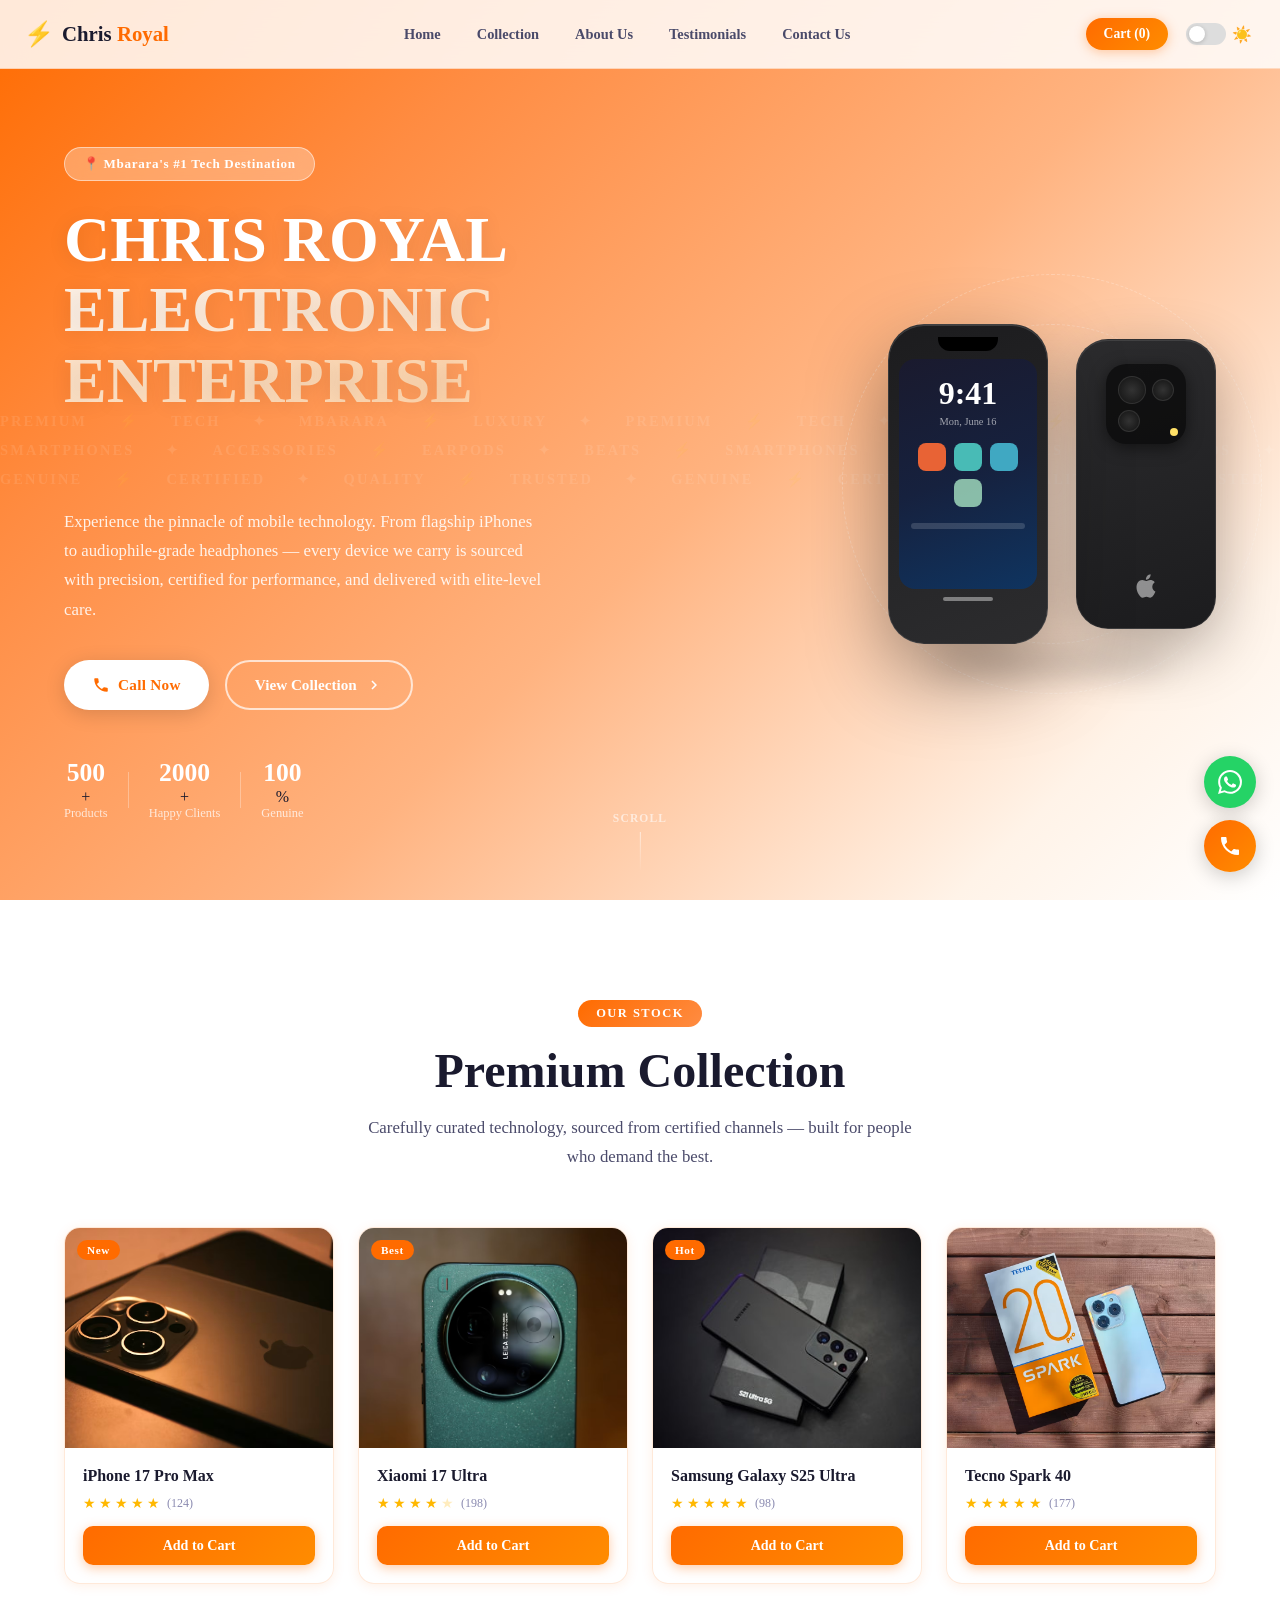
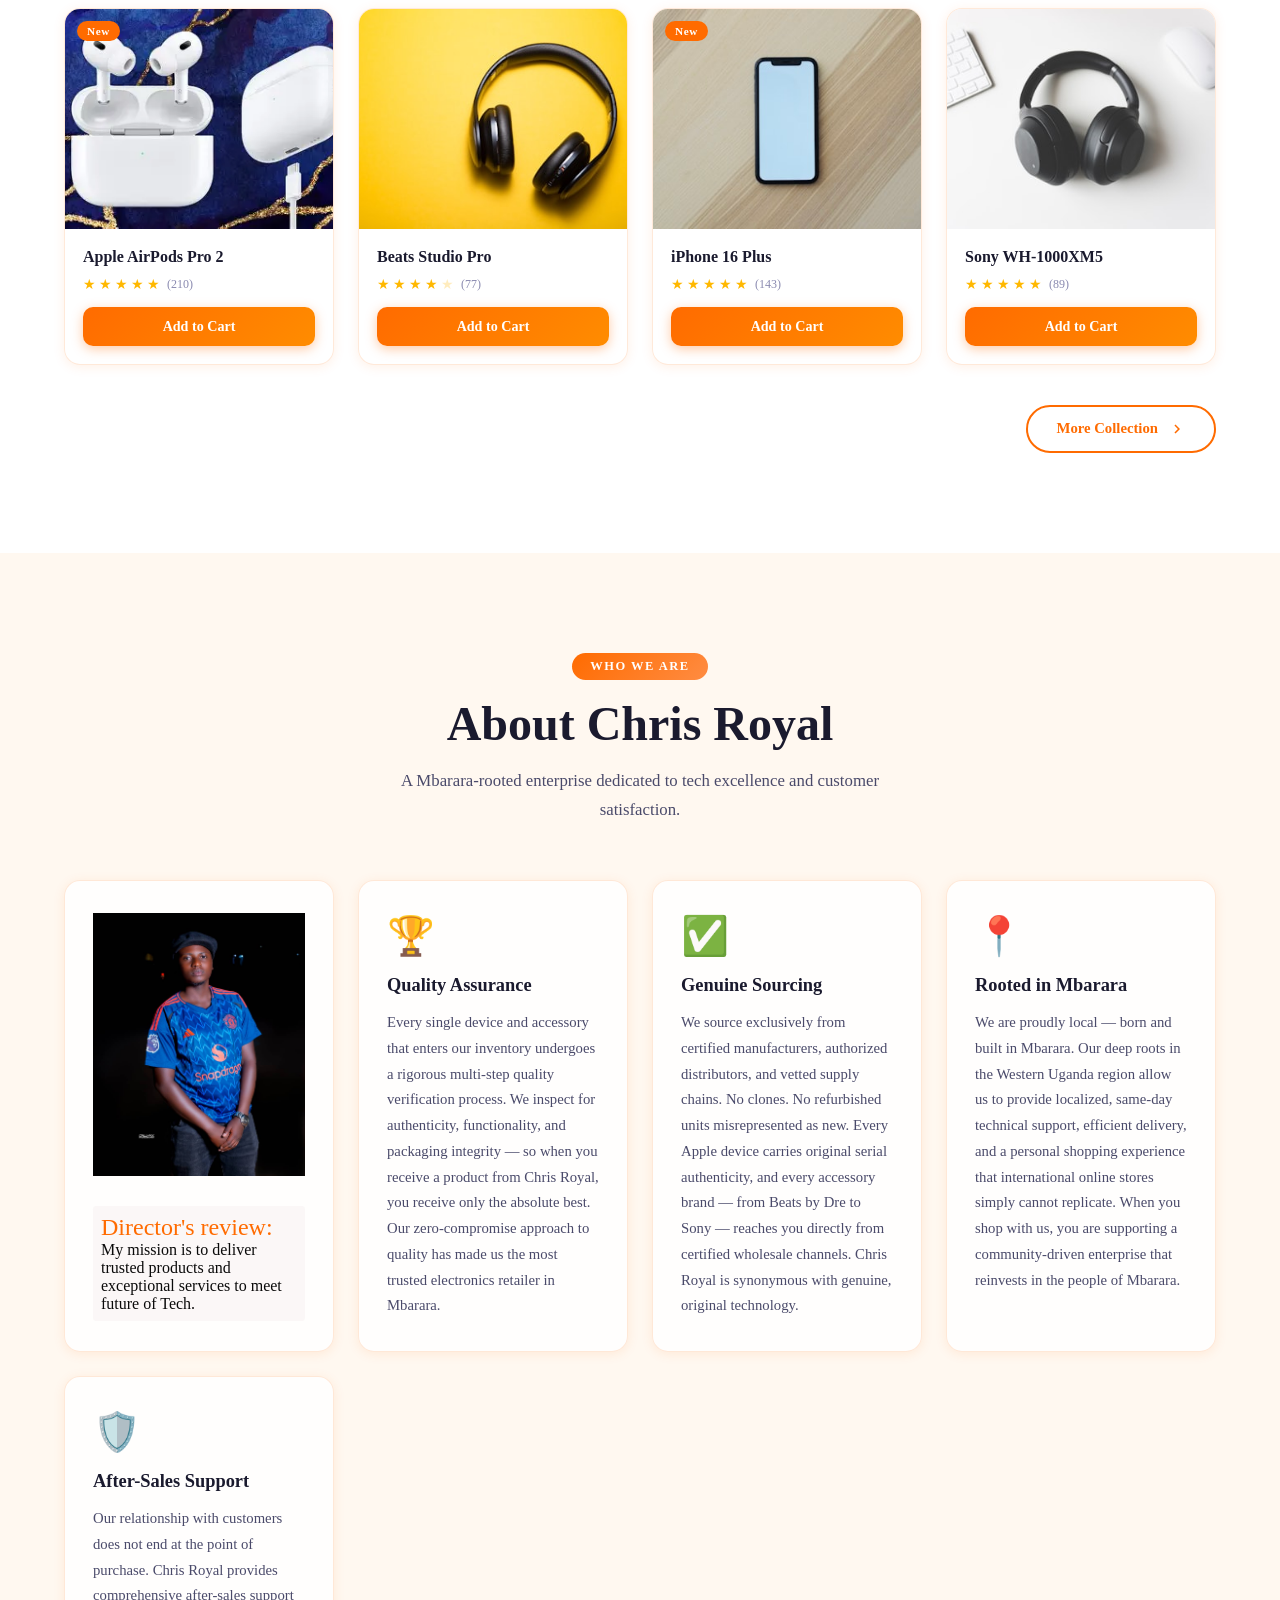
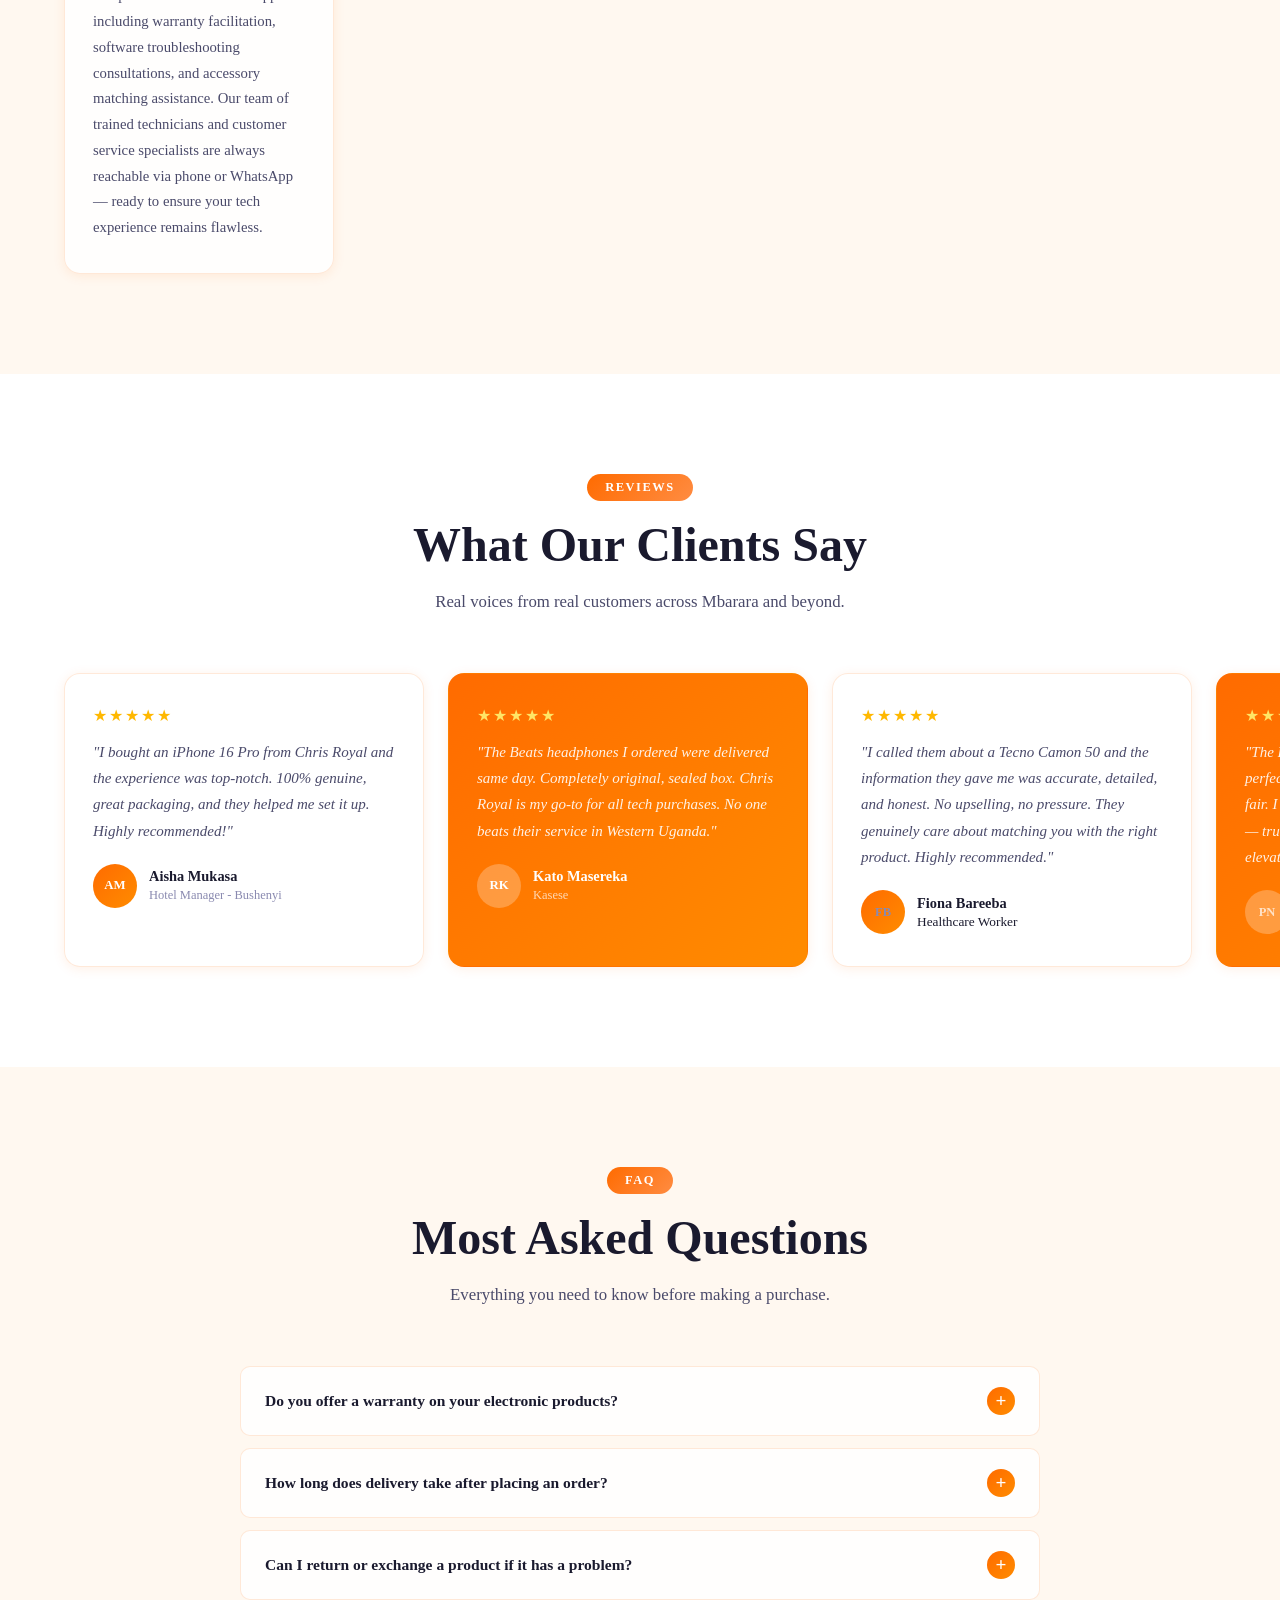
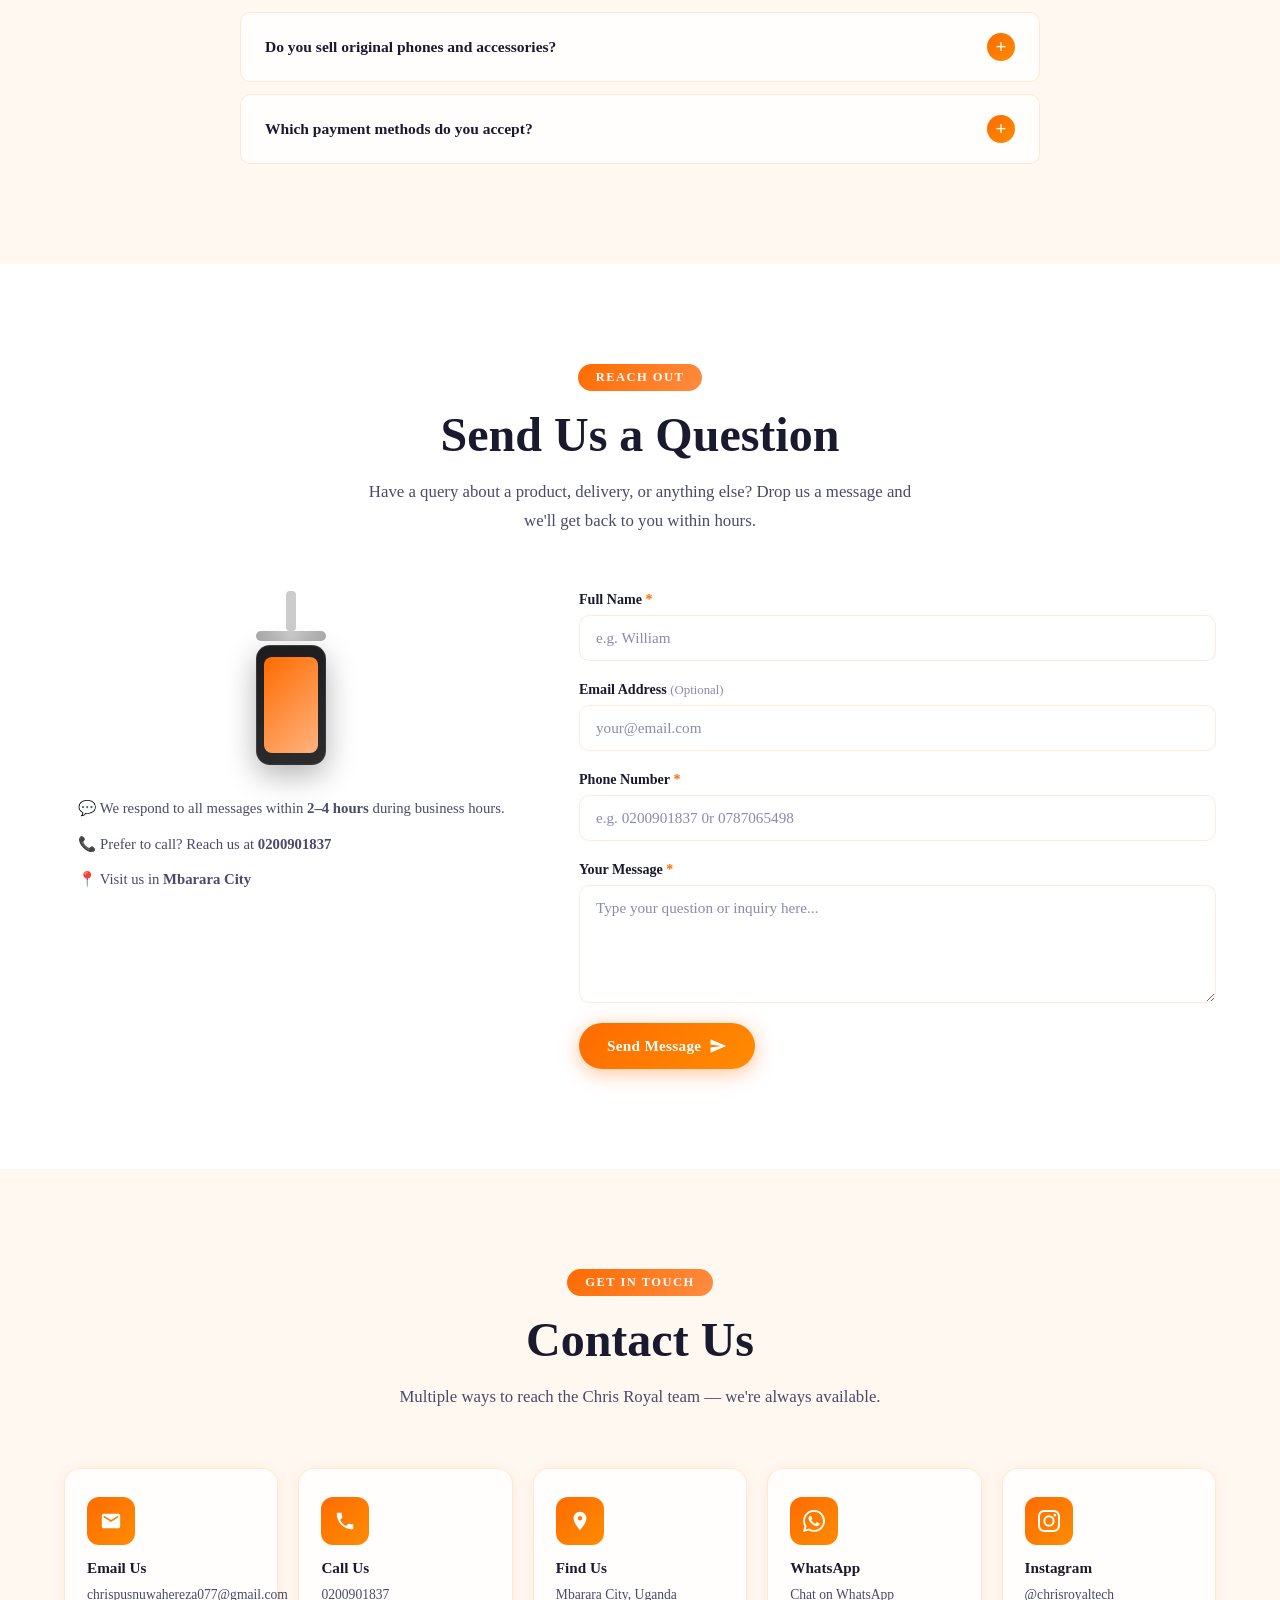
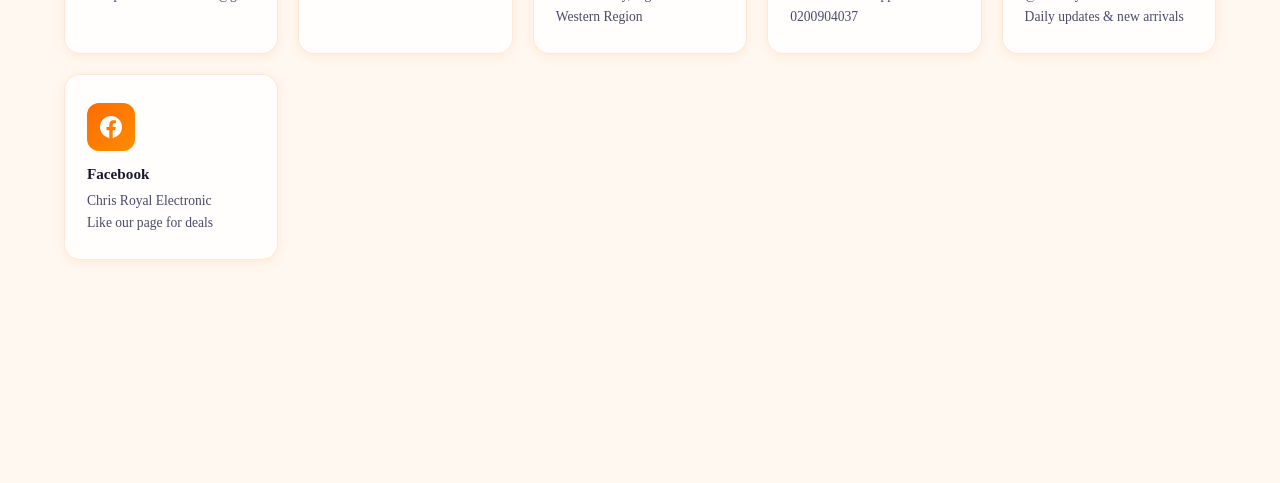
==== commit f66bf960: "Update print statement from 'Hello' to 'Goodbye'" ====
--- a/index.html
+++ b/index.html
@@ -142,7 +142,7 @@
   </section>
 
   <!-- ====== COLLECTION SECTION ====== -->
-  <section class="collection-section reveal-right" id="collection">
+  <section class="collection-section reveal-up" id="collection">
     <div class="container">
       <div class="section-header">
         <span class="section-badge">Our Stock</span>
@@ -379,7 +379,7 @@
           </div>
           <div class="form-group">
             <label for="fphone">Phone Number <span class="req">*</span></label>
-            <input type="tel" id="fphone" name="phone" placeholder="e.g. 0200901837 0r 07782904065" />
+            <input type="tel" id="fphone" name="phone" placeholder="e.g. 0200901837 0r 0787065498" />
           </div>
           <div class="form-group">
             <label for="fmessage">Your Message <span class="req">*</span></label>
@@ -492,4 +492,4 @@
 
   <script src="script2.js" defer></script>
 </body>
-</html>+</html>
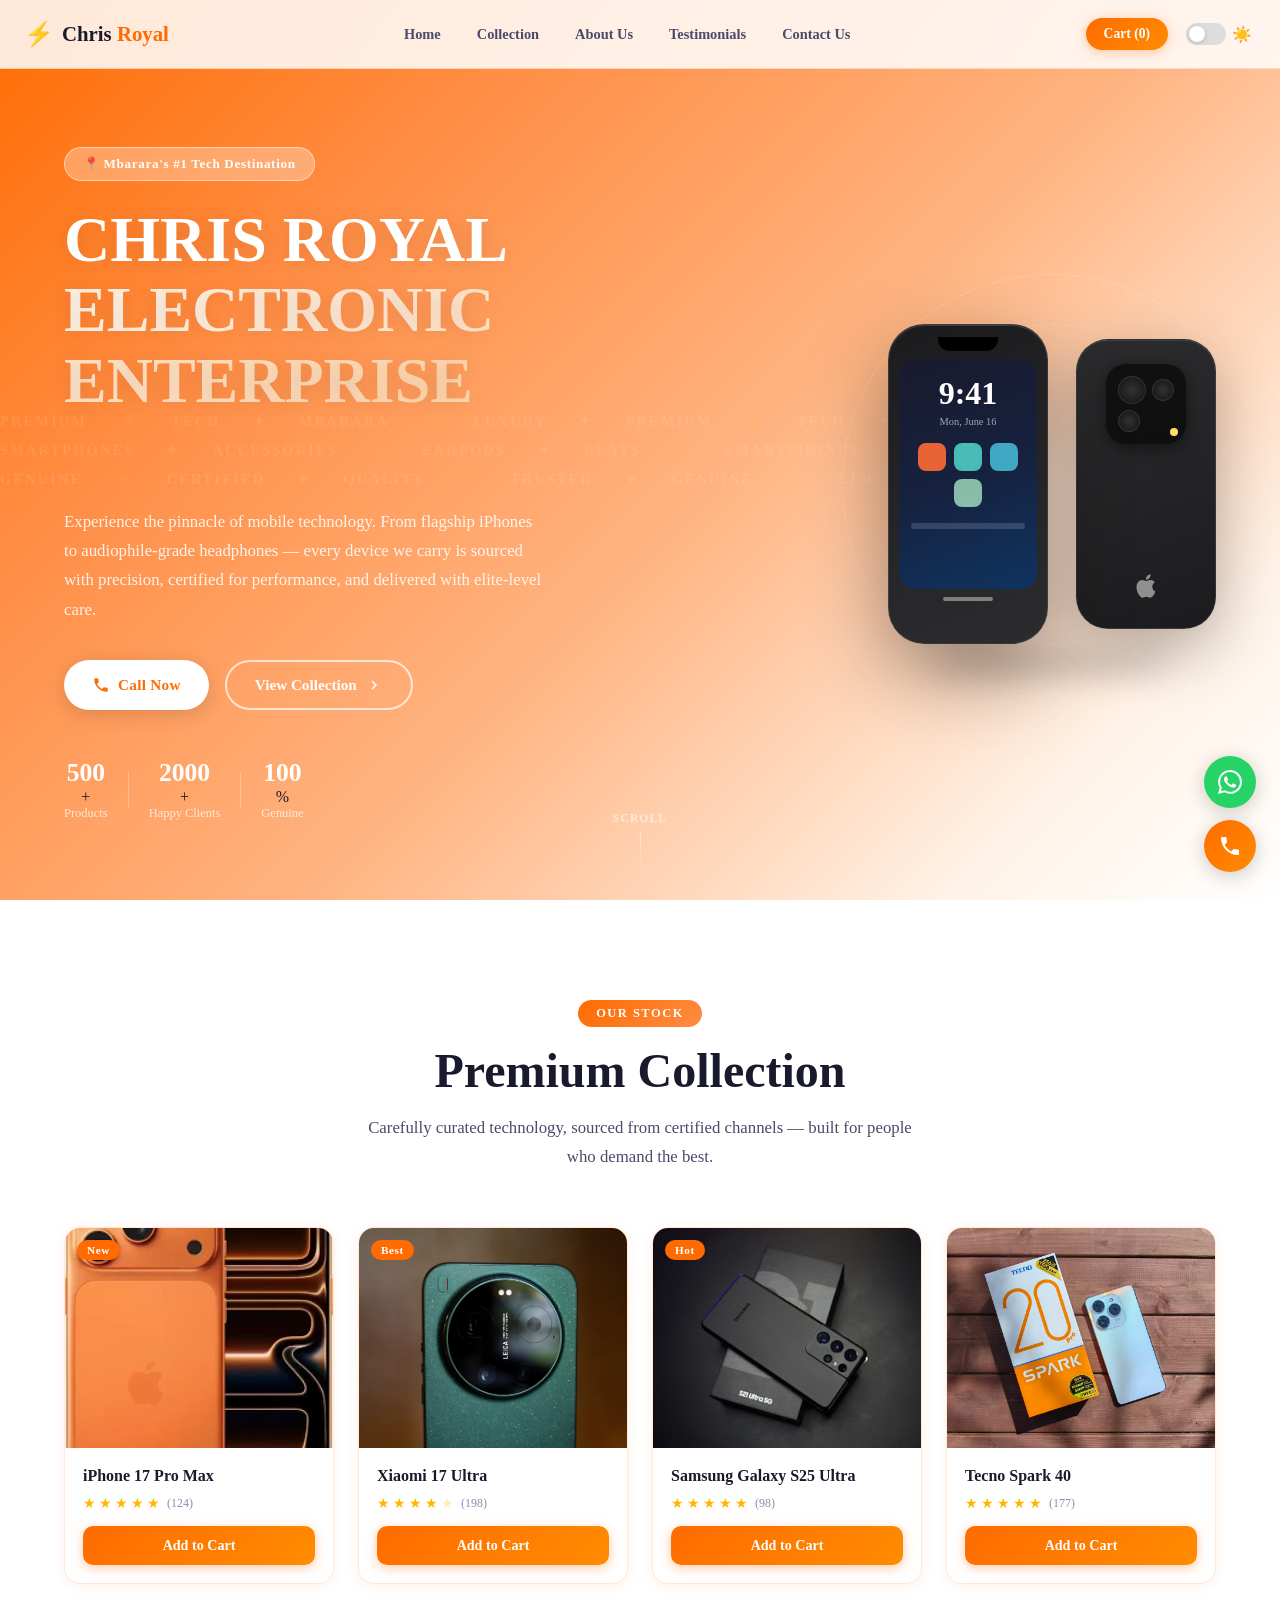
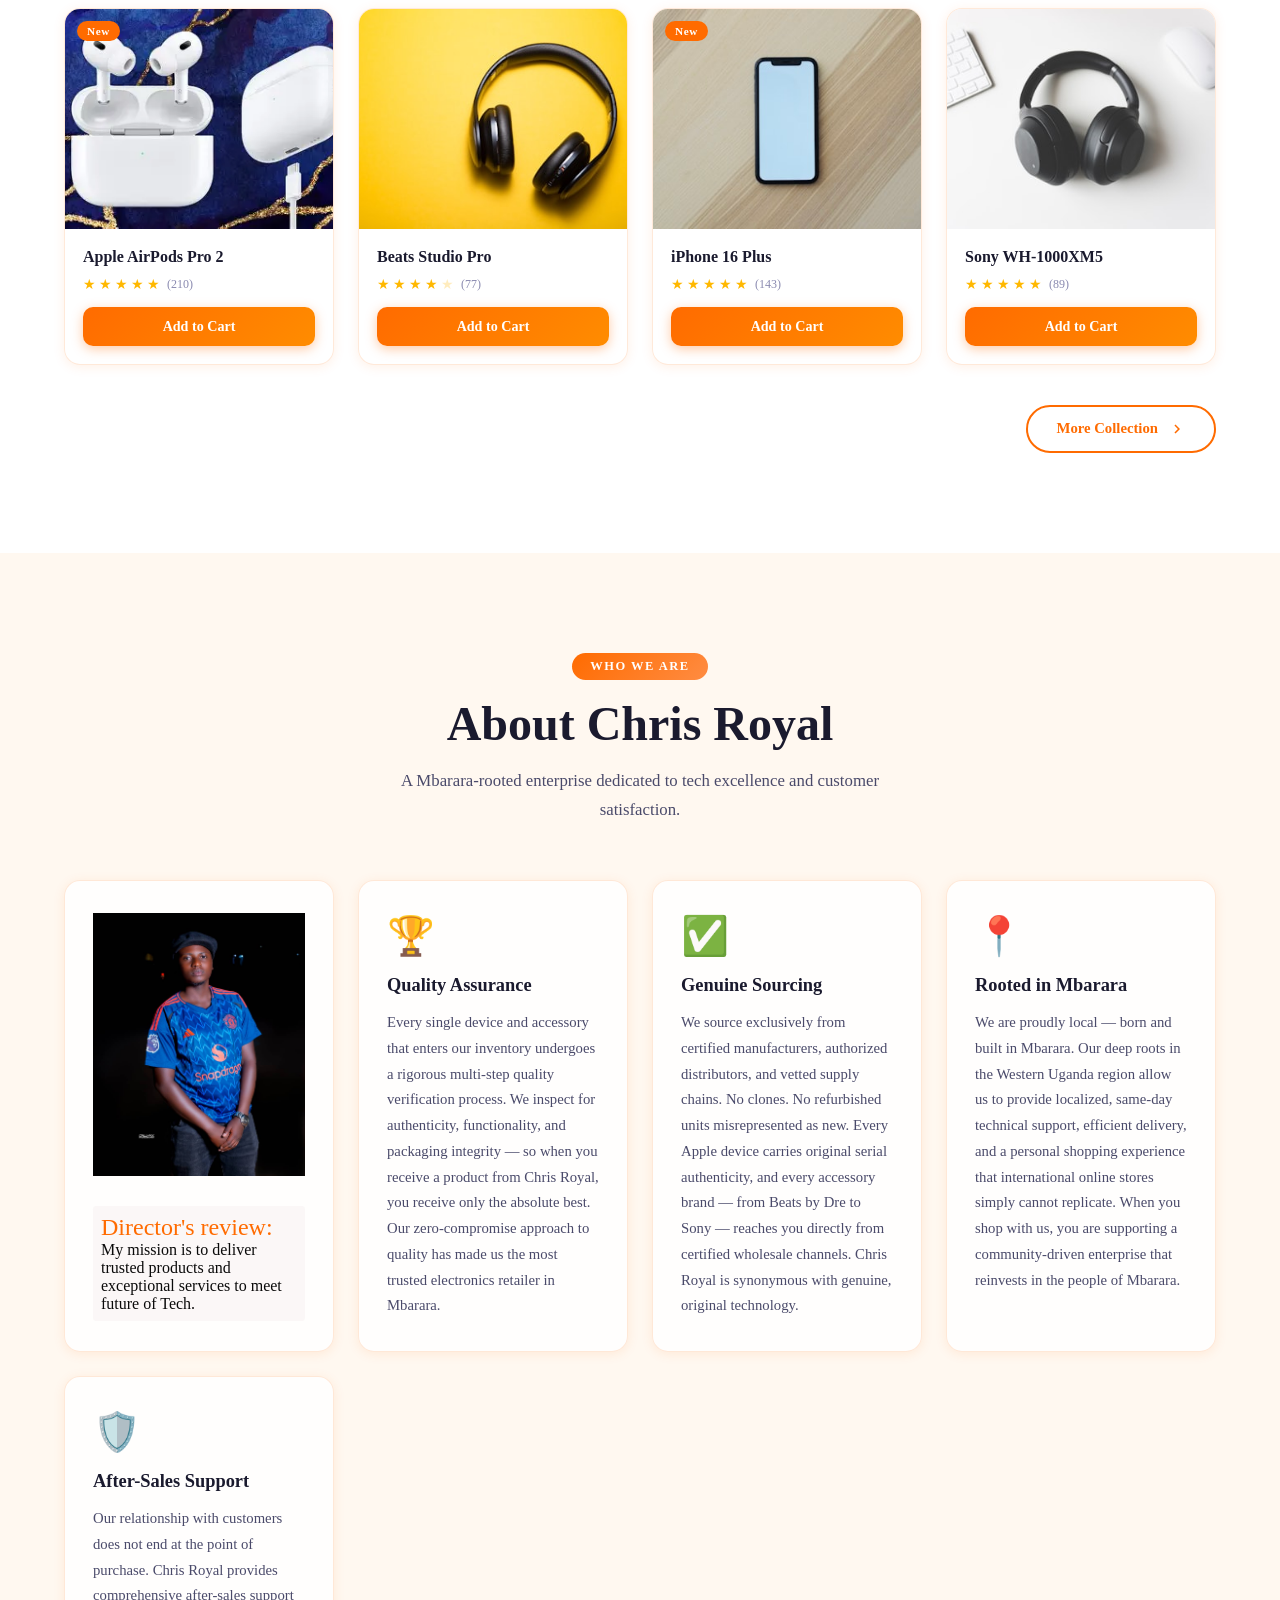
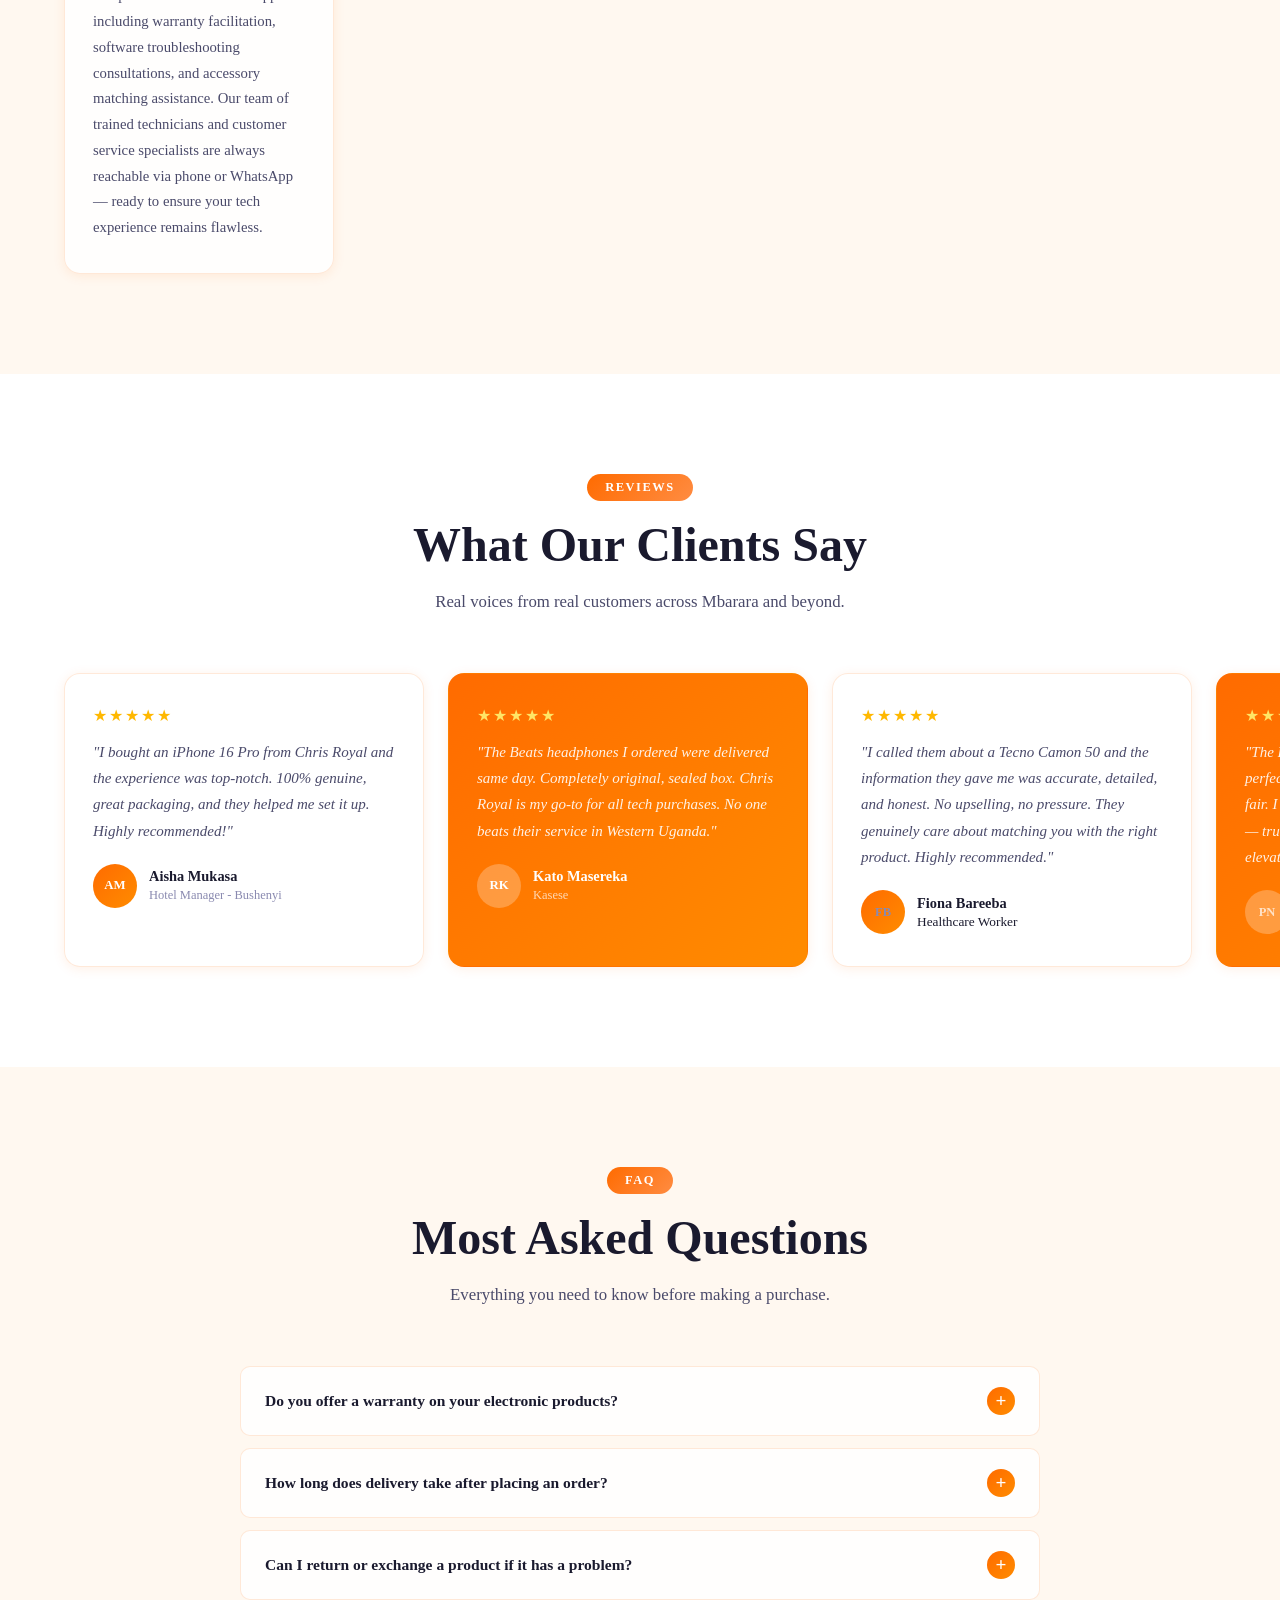
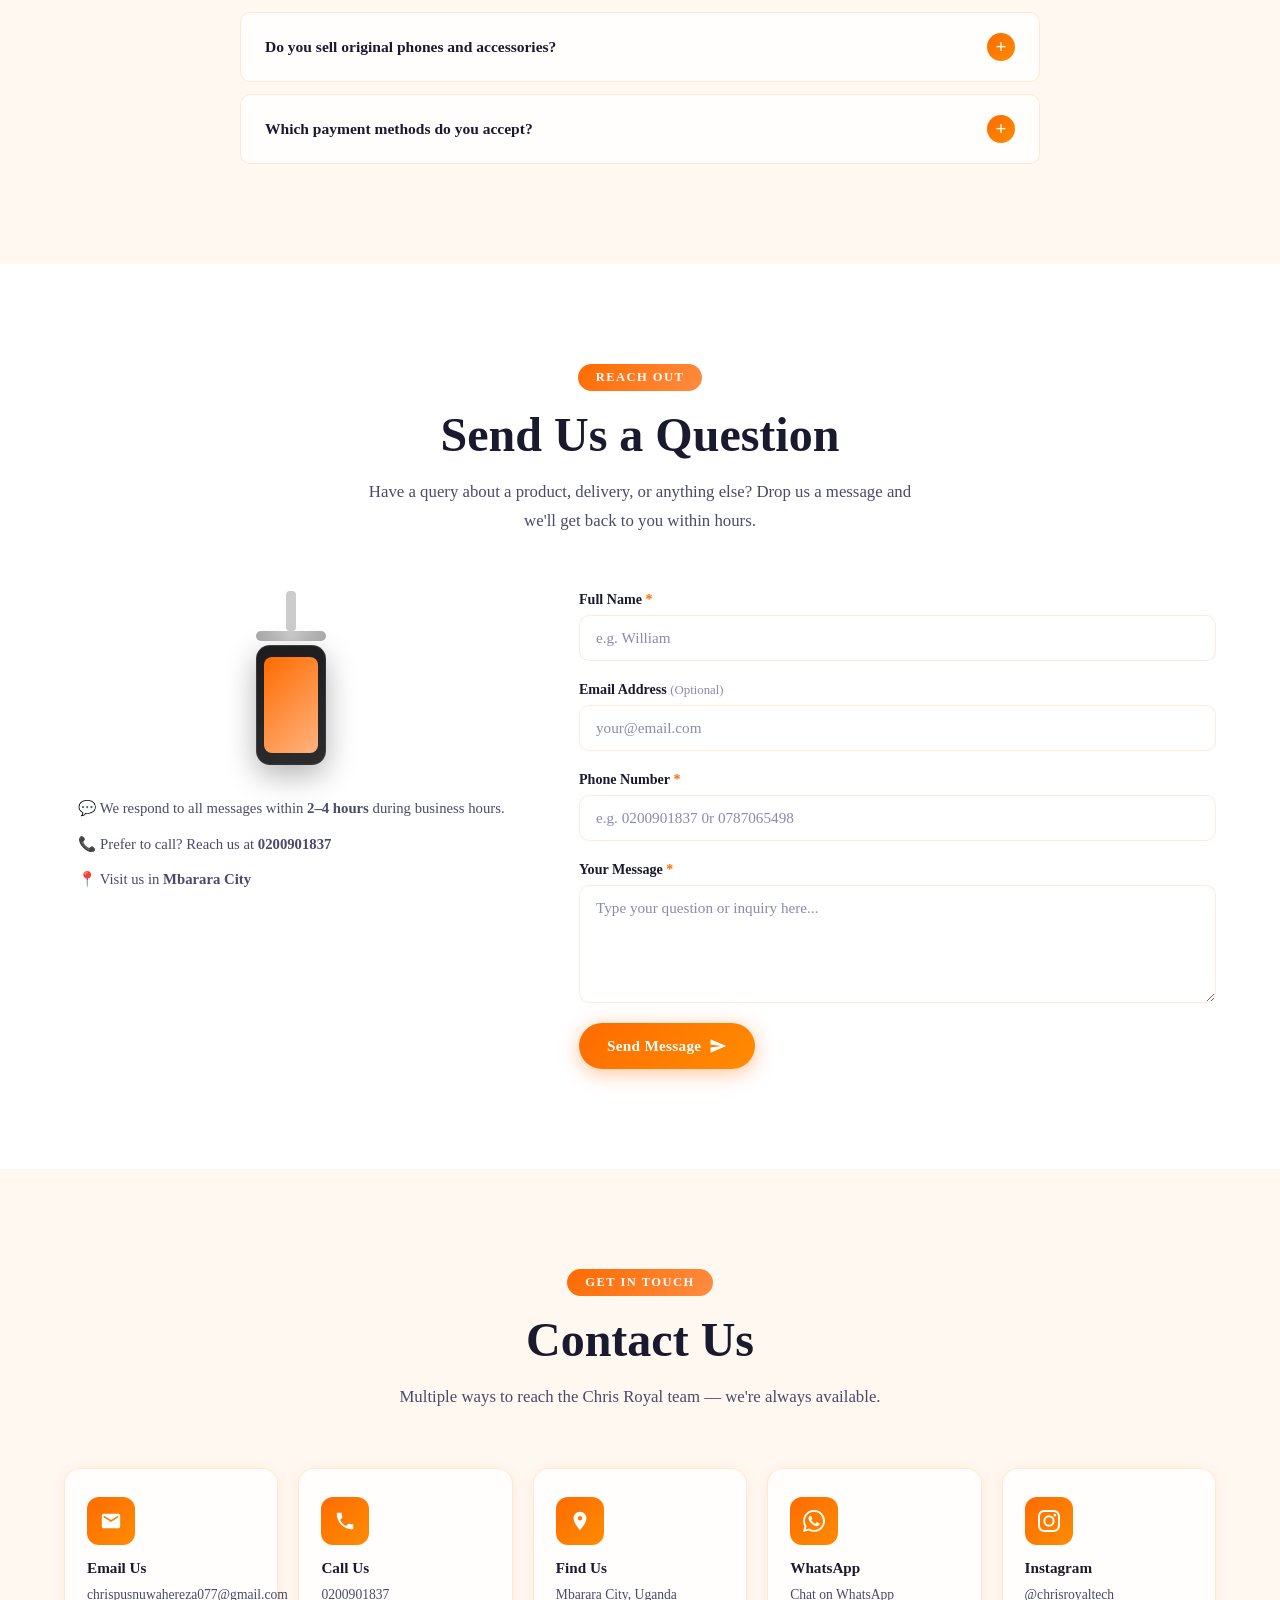
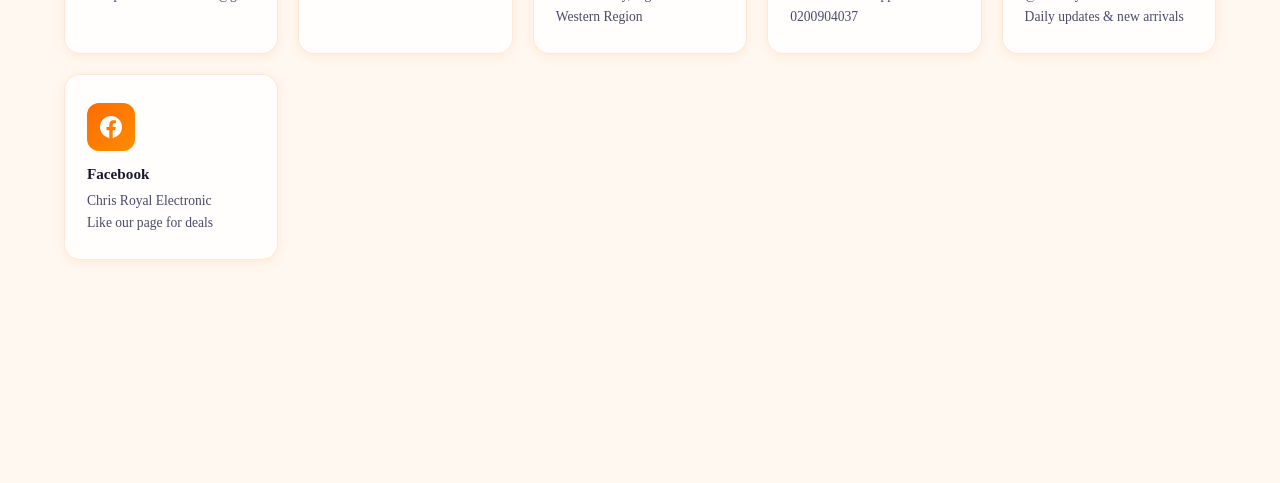
==== commit e92a7767: "Update print statement from 'Hello' to 'Goodbye'" ====
--- a/index.html
+++ b/index.html
@@ -153,7 +153,7 @@
         <!-- EXPLICITLY CODED TEMPLATE CARD -->
         <div class="product-card" data-id="1">
           <div class="card-img-wrap">
-            <img src="images/iphone17.avif" alt="iPhone 17 Pro Max" loading="lazy" />
+            <img src="images/iphone17.webp" alt="iPhone 17 Pro Max" loading="lazy" />
             <div class="card-badge-new">New</div>
           </div>
           <div class="card-body">
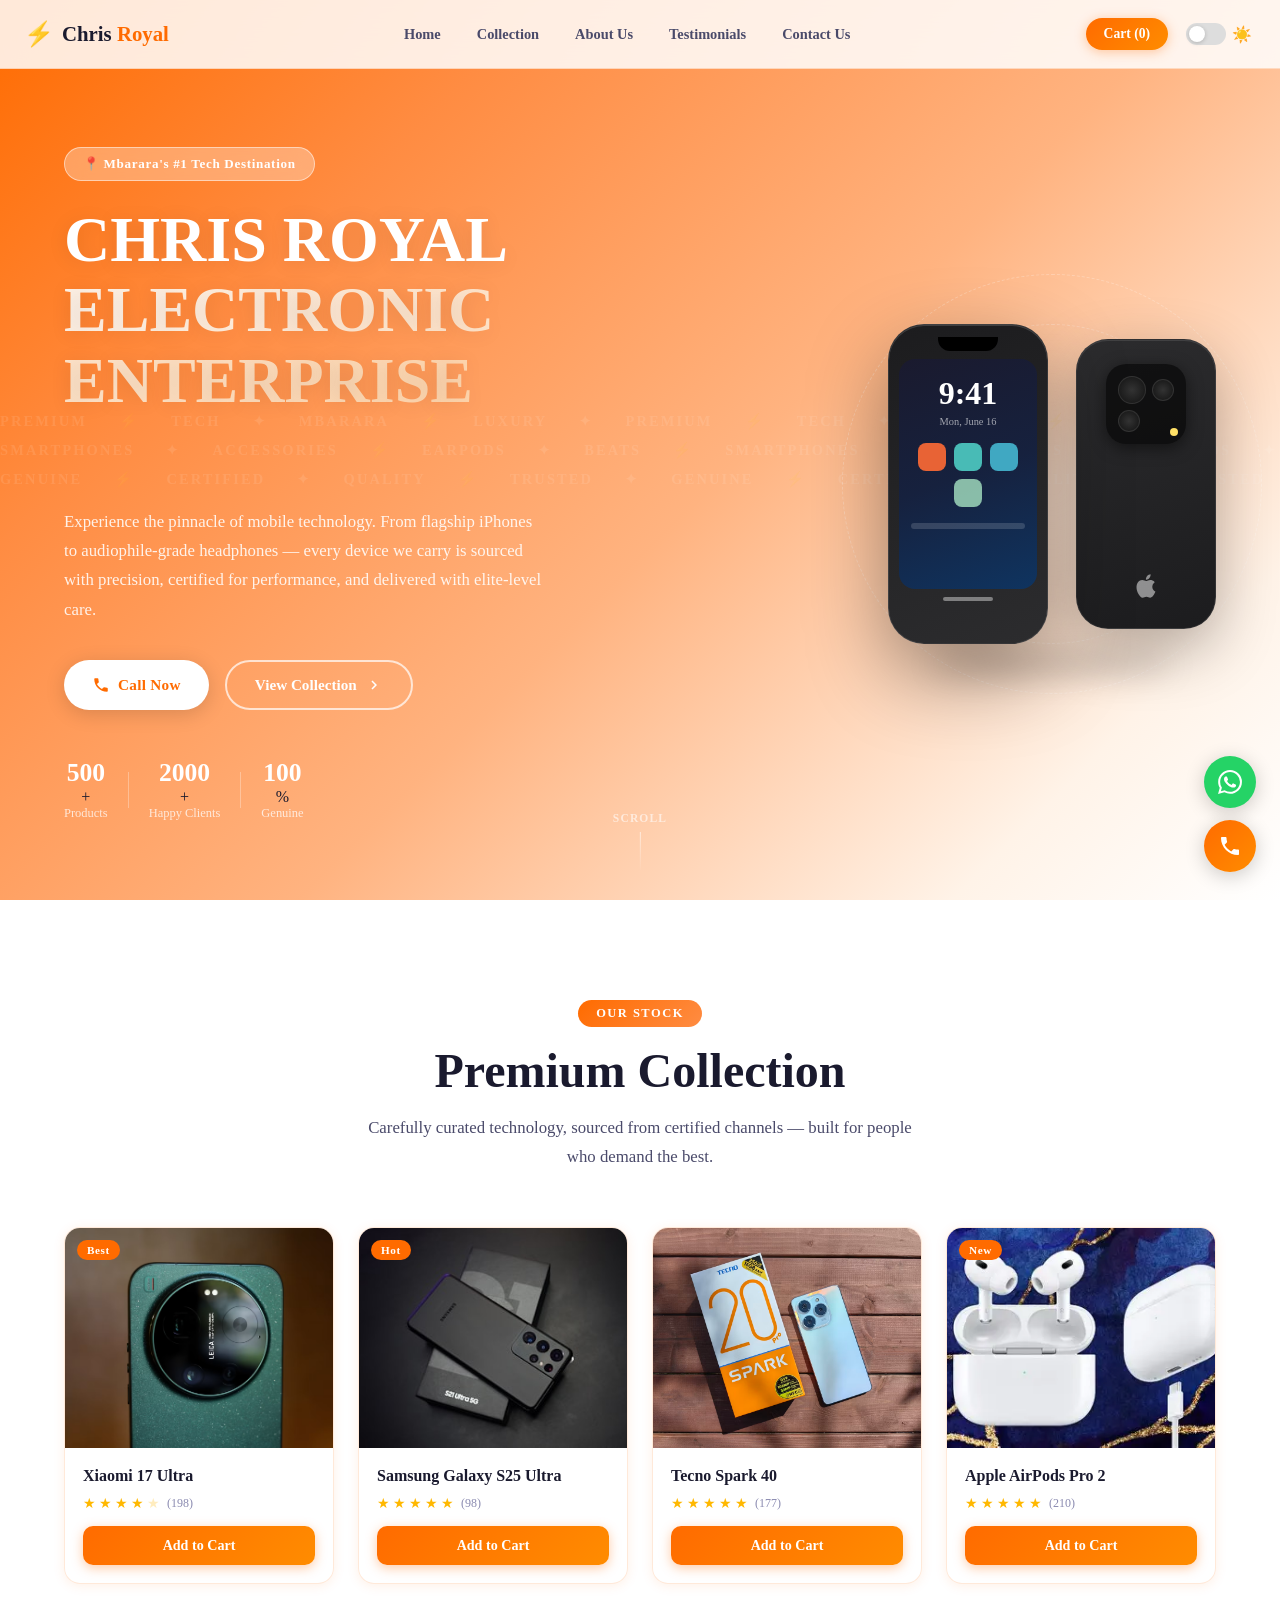
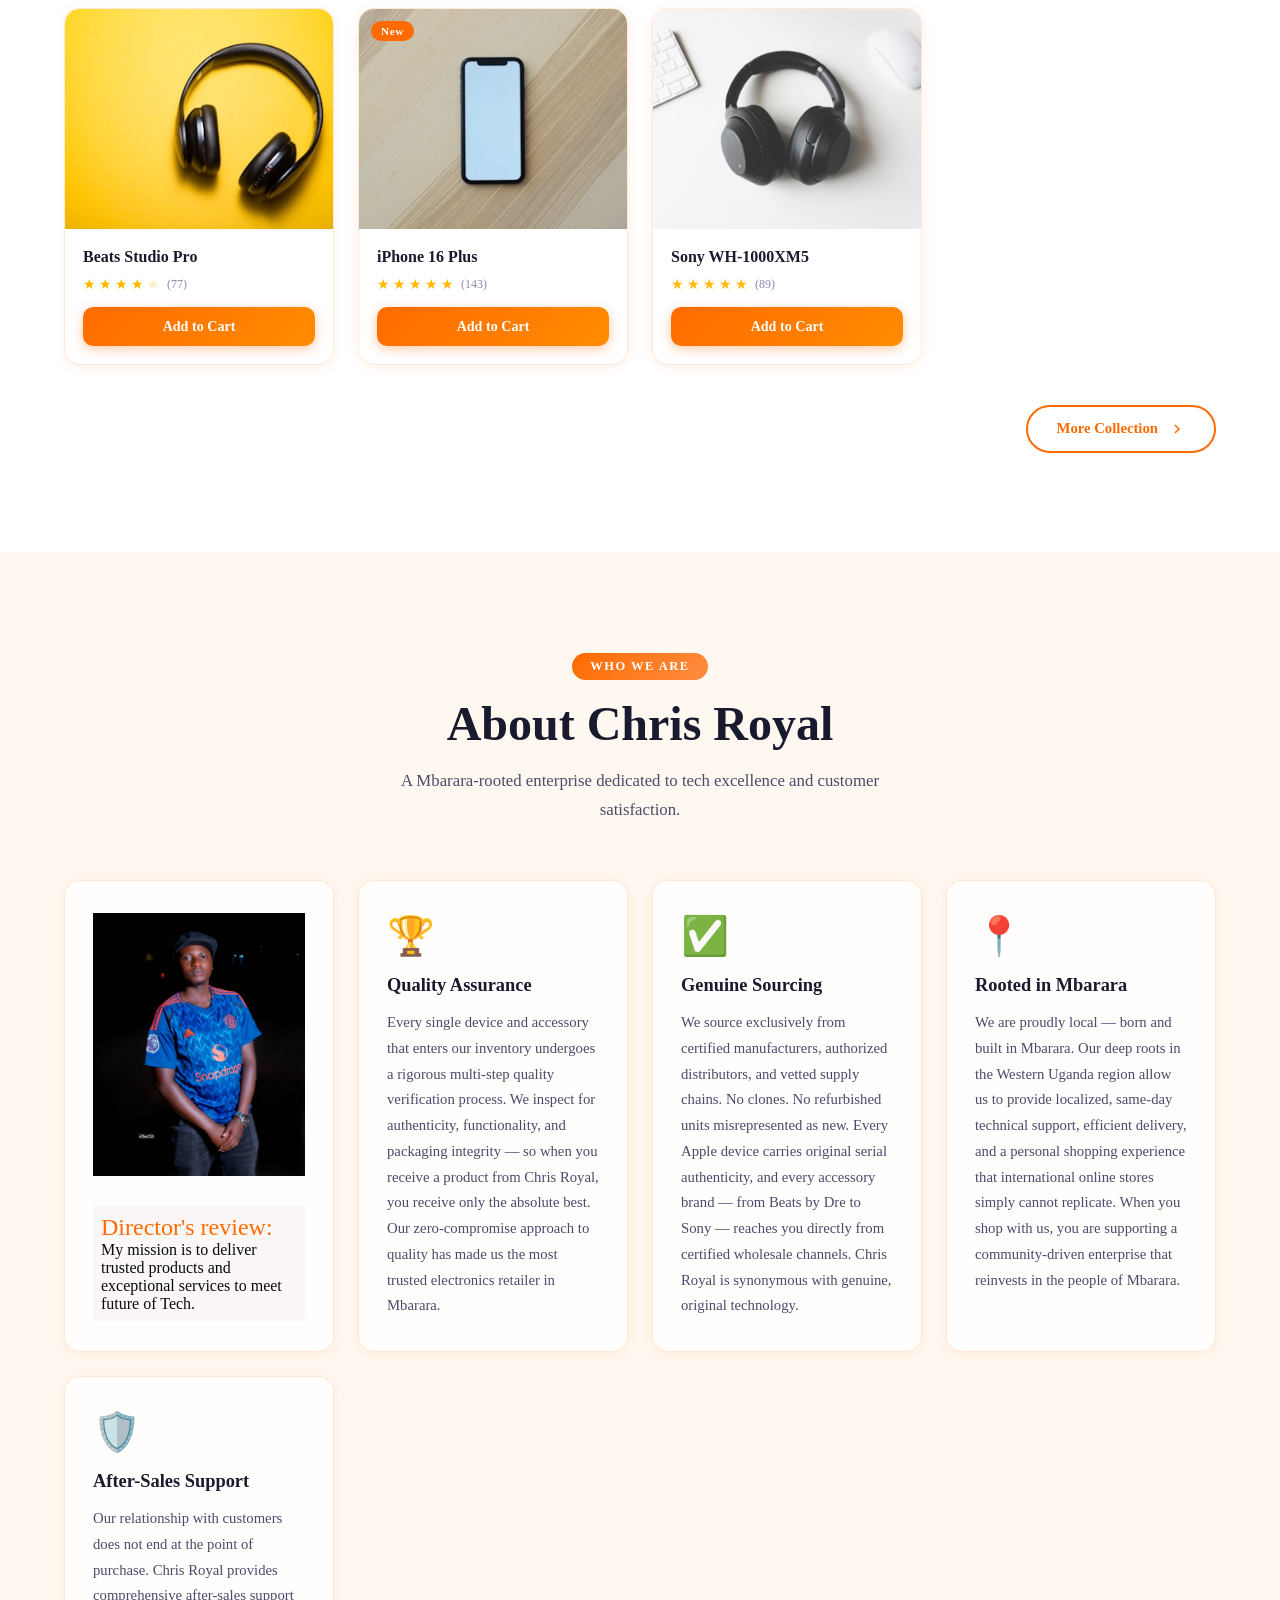
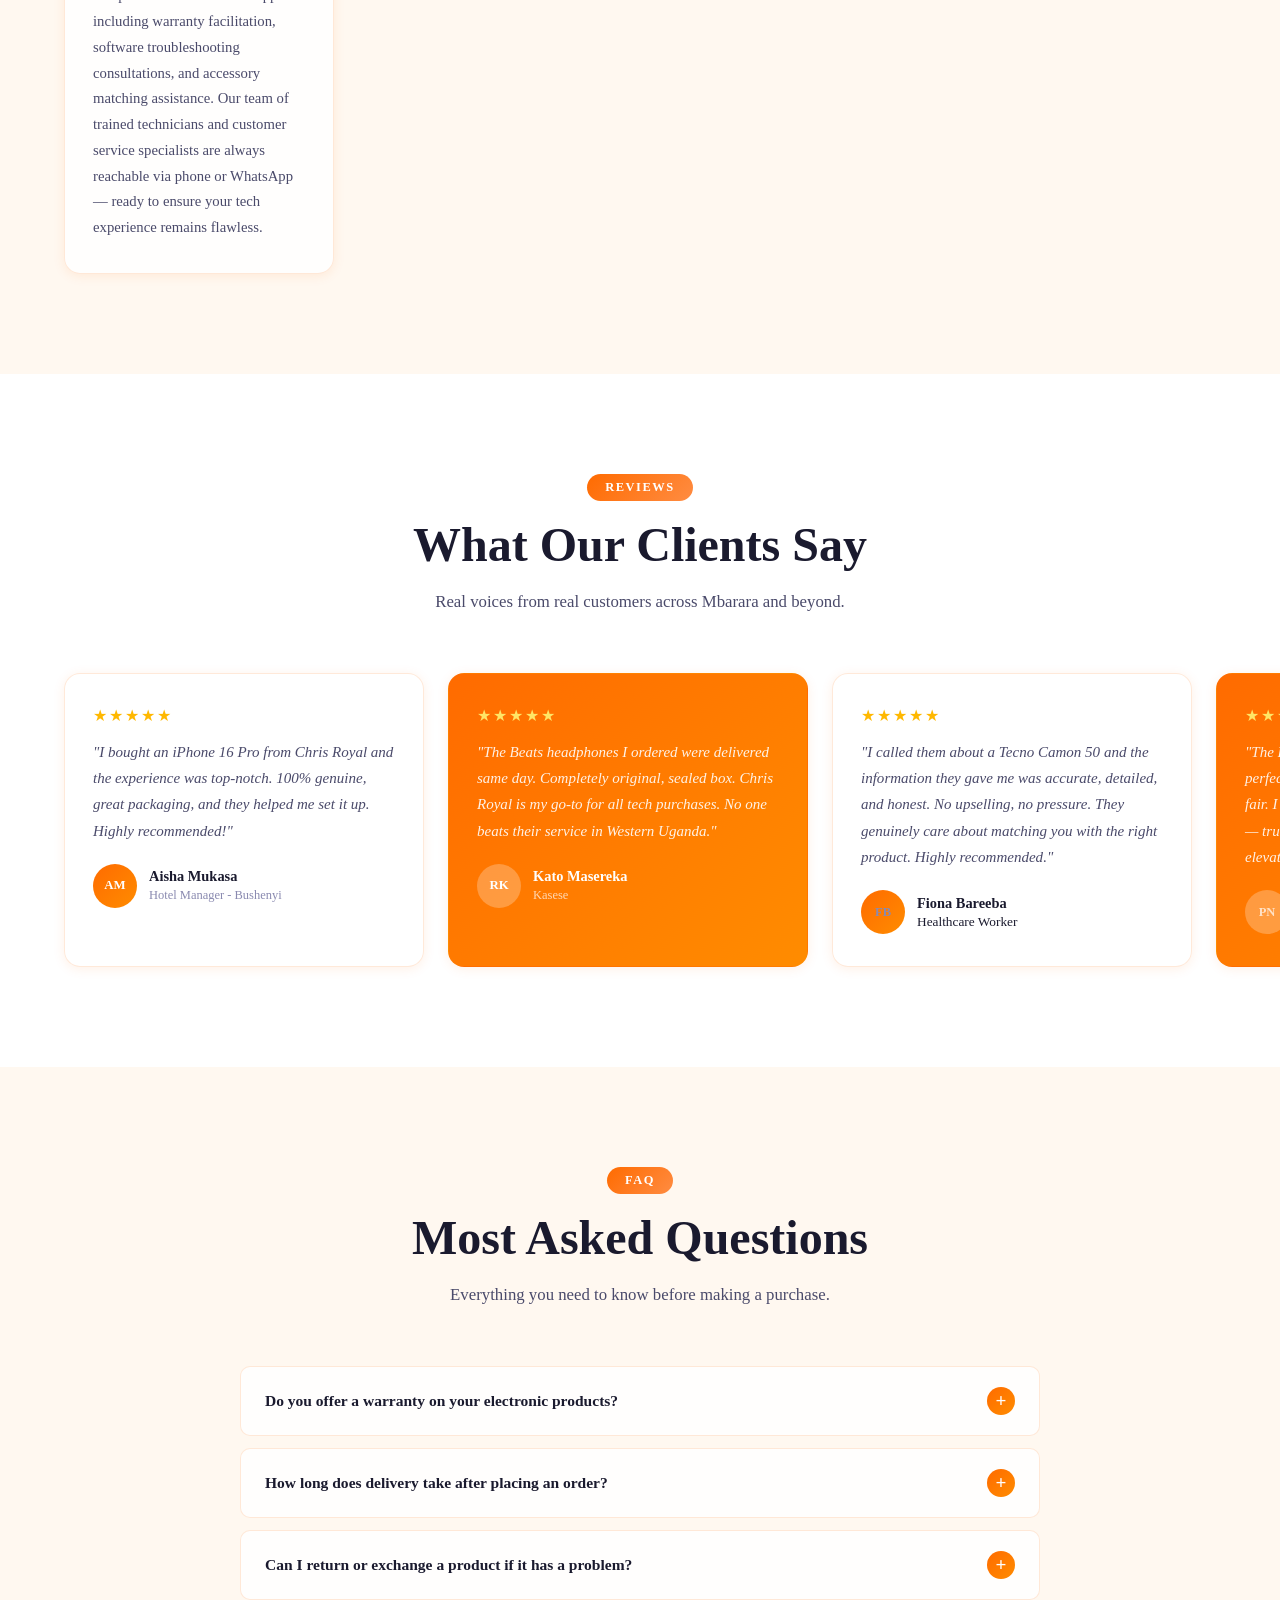
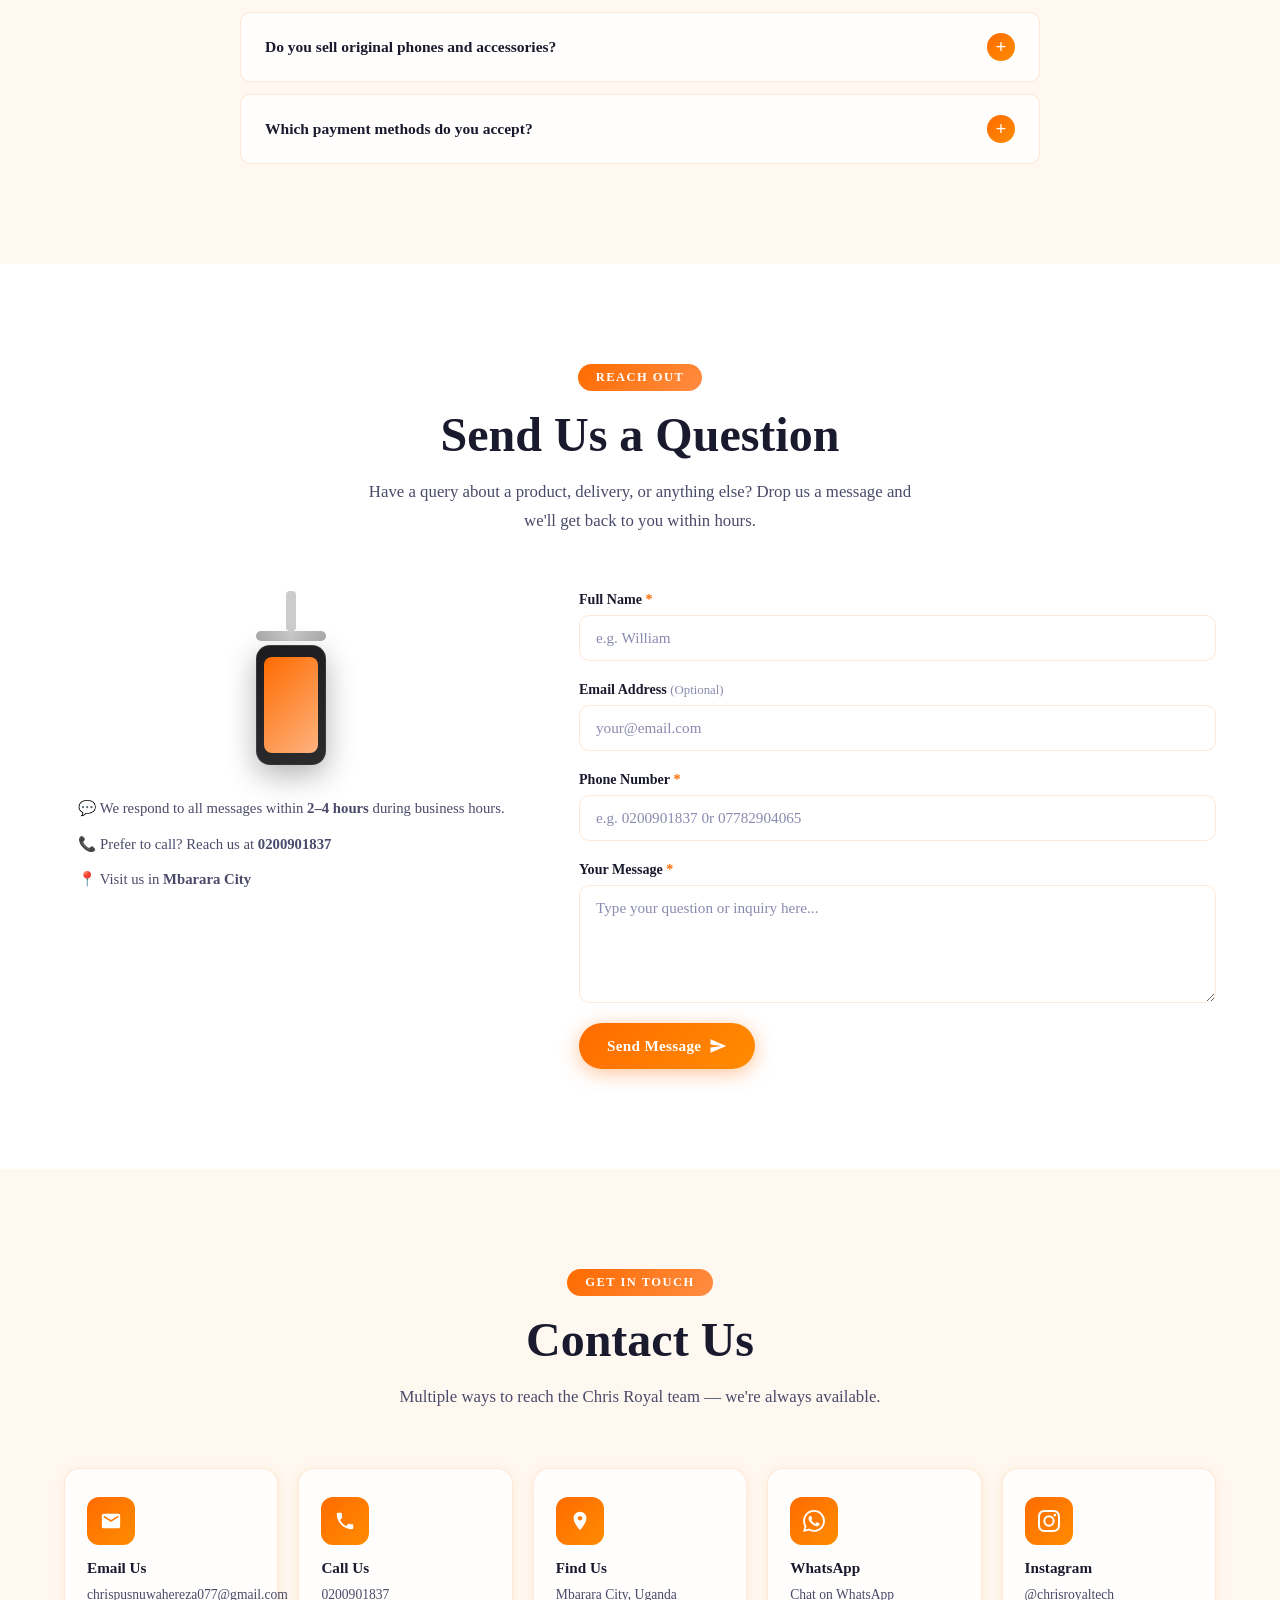
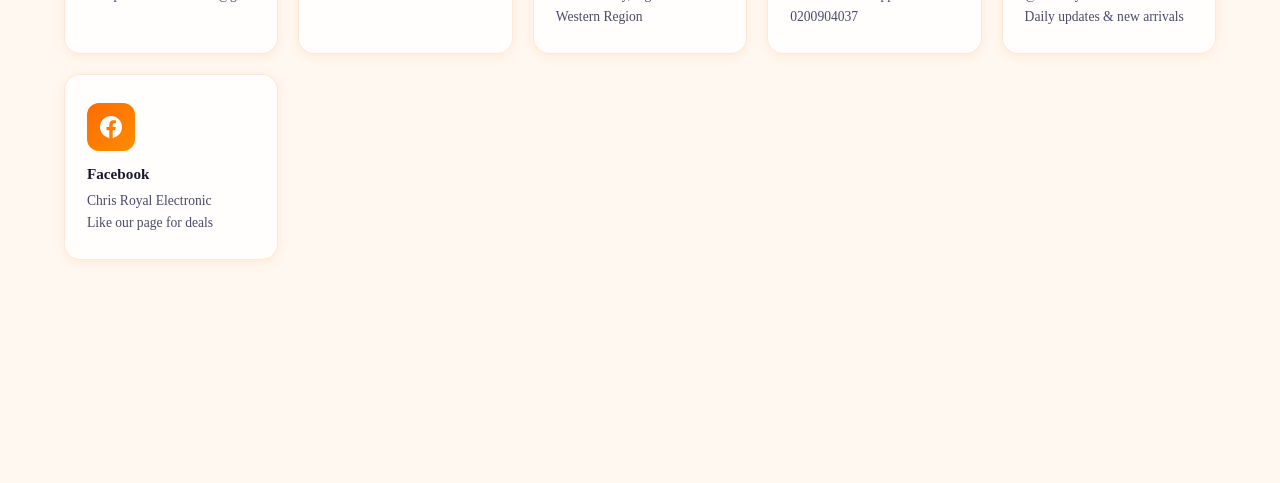
==== commit acff93f0: "Add files via upload" ====
--- a/index.html
+++ b/index.html
@@ -8,7 +8,7 @@
   <meta name="author" content="Chris Royal Electronic Enterprise" />
   <meta property="og:title" content="Chris Royal Electronic Enterprise" />
   <meta property="og:description" content="Premium phones & accessories in Mbarara. Authenticity guaranteed." />
-  <title>Chris Royal Electronic Enterprise</title>
+  <title>Chris Royal Electronic Enterprise - Mbarara</title>
   <link rel="stylesheet" href="style2.css" />
   <link rel="preconnect" href="https://fonts.googleapis.com" />
   <link rel="preconnect" href="https://fonts.gstatic.com" crossorigin />
@@ -142,7 +142,7 @@
   </section>
 
   <!-- ====== COLLECTION SECTION ====== -->
-  <section class="collection-section reveal-up" id="collection">
+  <section class="collection-section reveal-right" id="collection">
     <div class="container">
       <div class="section-header">
         <span class="section-badge">Our Stock</span>
@@ -151,7 +151,7 @@
       </div>
       <div class="product-grid" id="productGrid">
         <!-- EXPLICITLY CODED TEMPLATE CARD -->
-        <div class="product-card" data-id="1">
+        <!--<div class="product-card" data-id="1">
           <div class="card-img-wrap">
             <img src="images/iphone17.webp" alt="iPhone 17 Pro Max" loading="lazy" />
             <div class="card-badge-new">New</div>
@@ -166,7 +166,7 @@
               Add to Cart
             </button>
           </div>
-        </div>
+        </div>-->
       </div>
       <div class="more-collection-wrap">
         <button class="more-btn" id="moreBtn" onclick="loadMoreProducts()">
@@ -379,7 +379,7 @@
           </div>
           <div class="form-group">
             <label for="fphone">Phone Number <span class="req">*</span></label>
-            <input type="tel" id="fphone" name="phone" placeholder="e.g. 0200901837 0r 0787065498" />
+            <input type="tel" id="fphone" name="phone" placeholder="e.g. 0200901837 0r 07782904065" />
           </div>
           <div class="form-group">
             <label for="fmessage">Your Message <span class="req">*</span></label>
@@ -492,4 +492,4 @@
 
   <script src="script2.js" defer></script>
 </body>
-</html>
+</html>
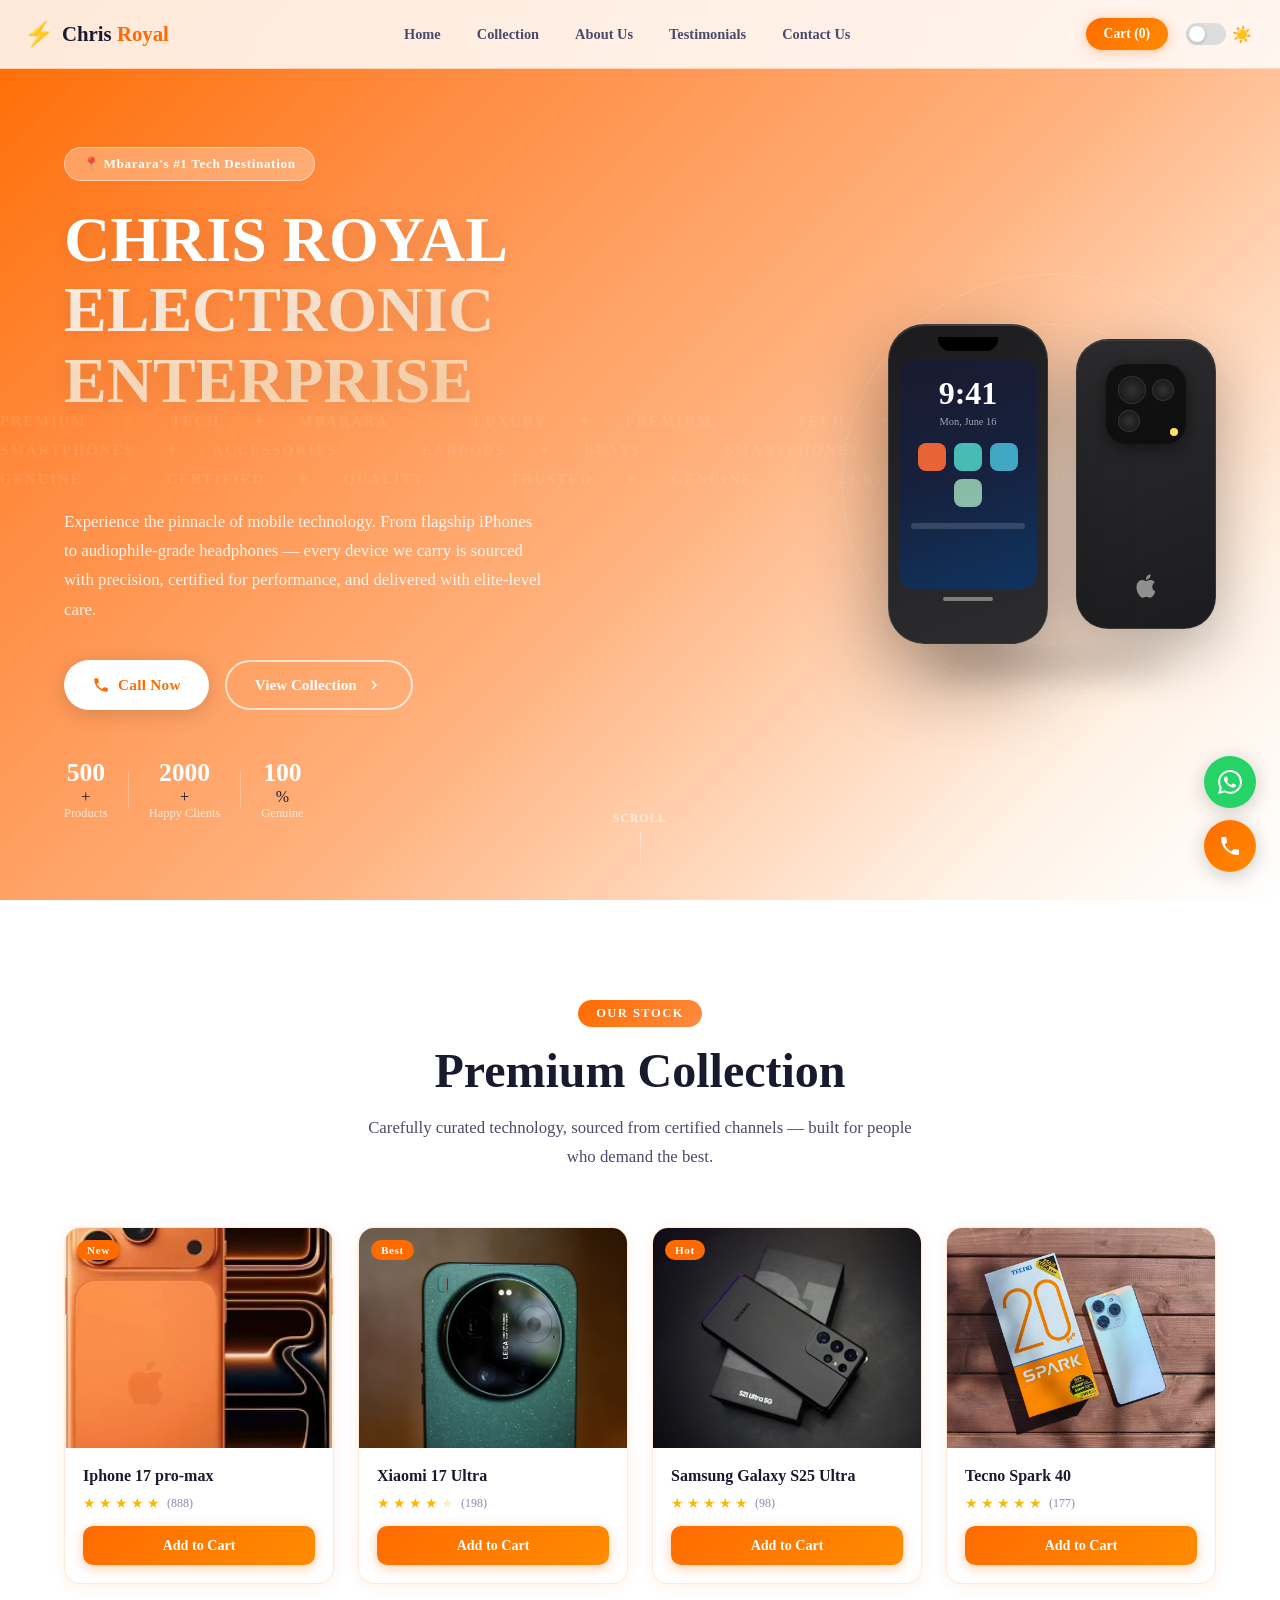
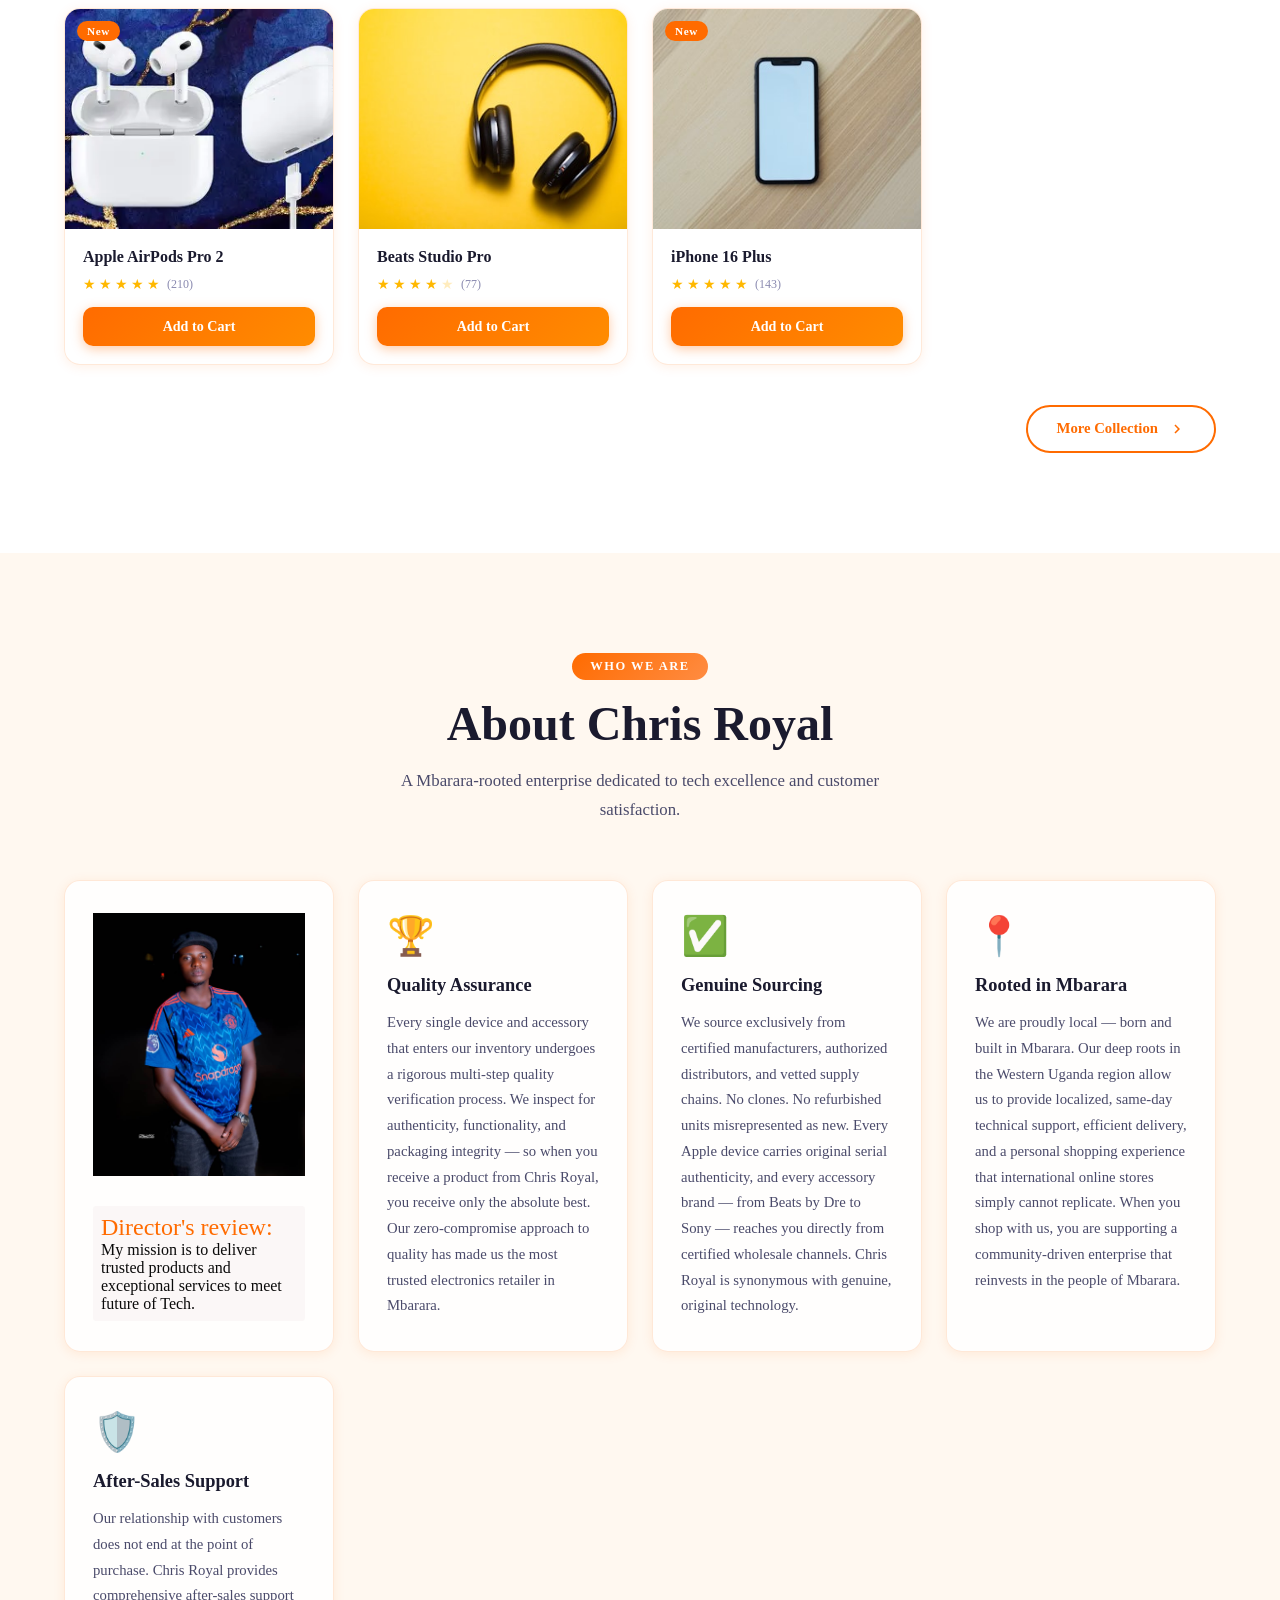
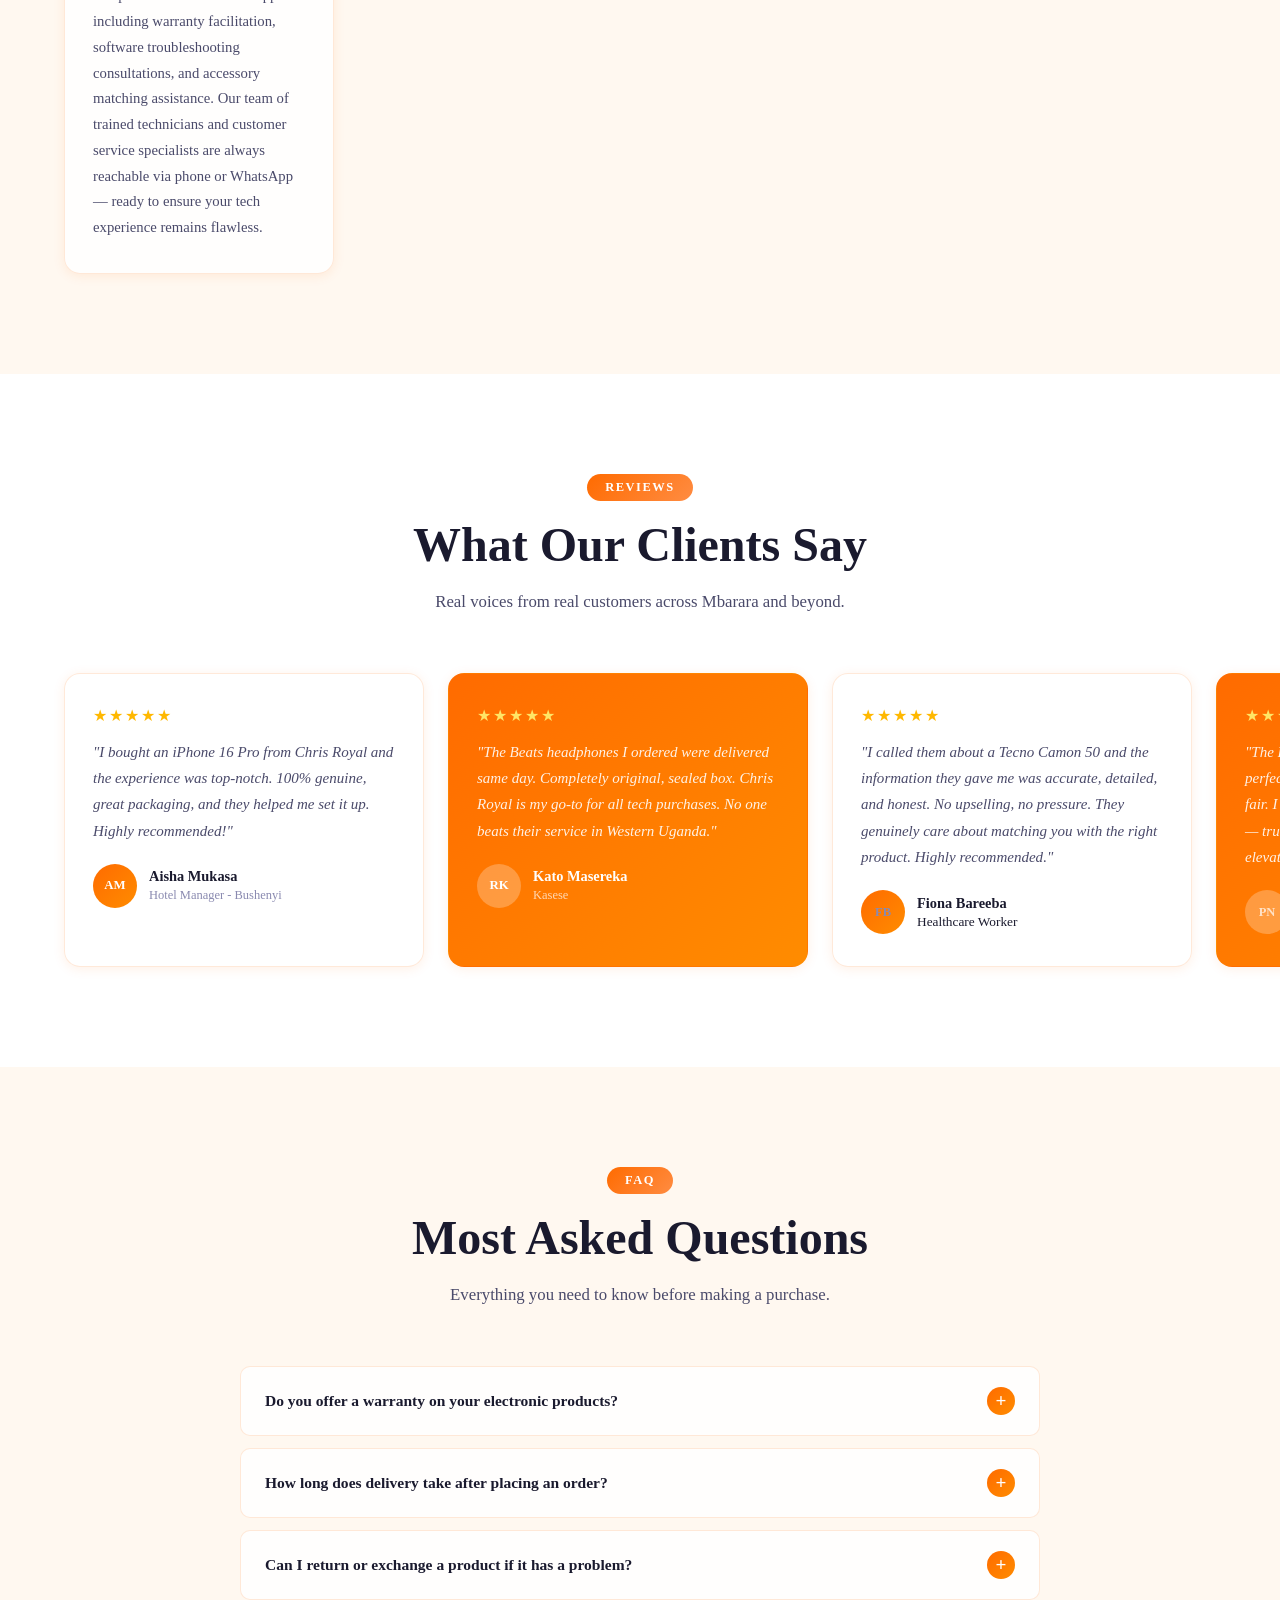
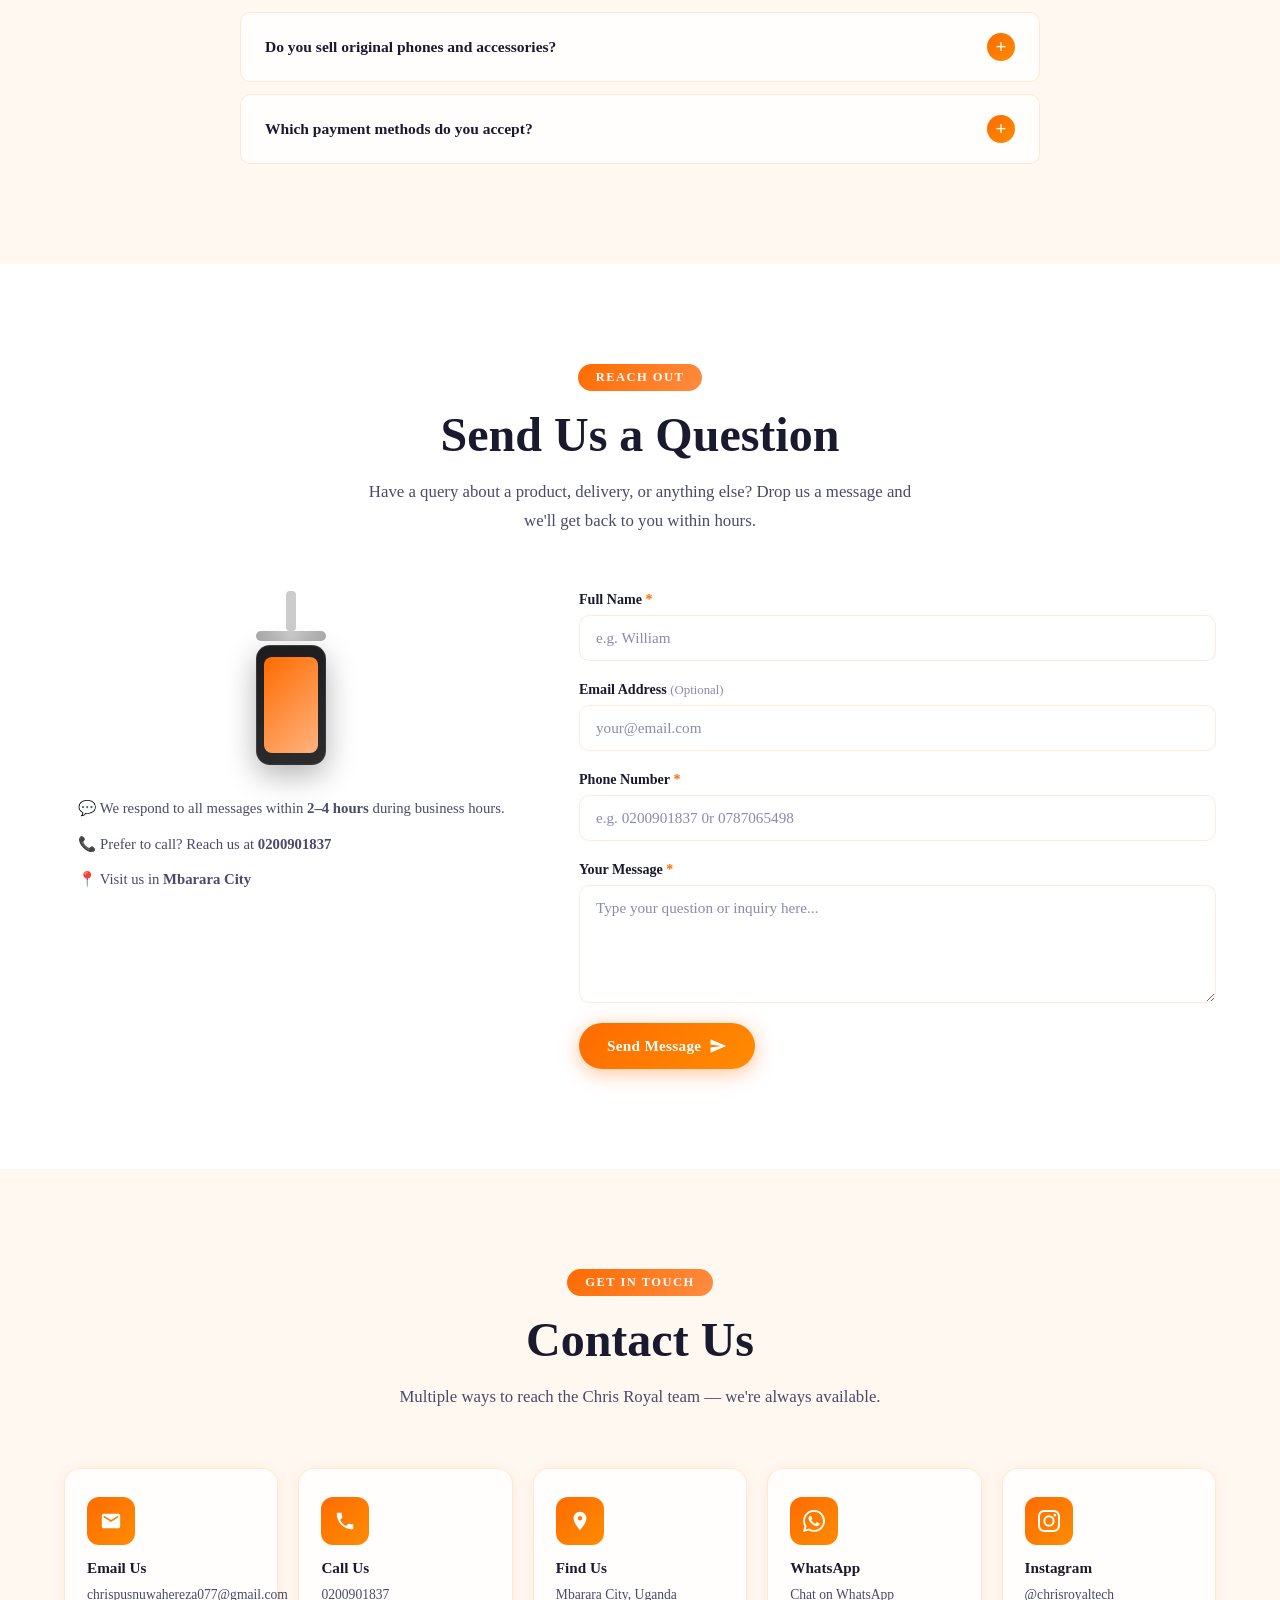
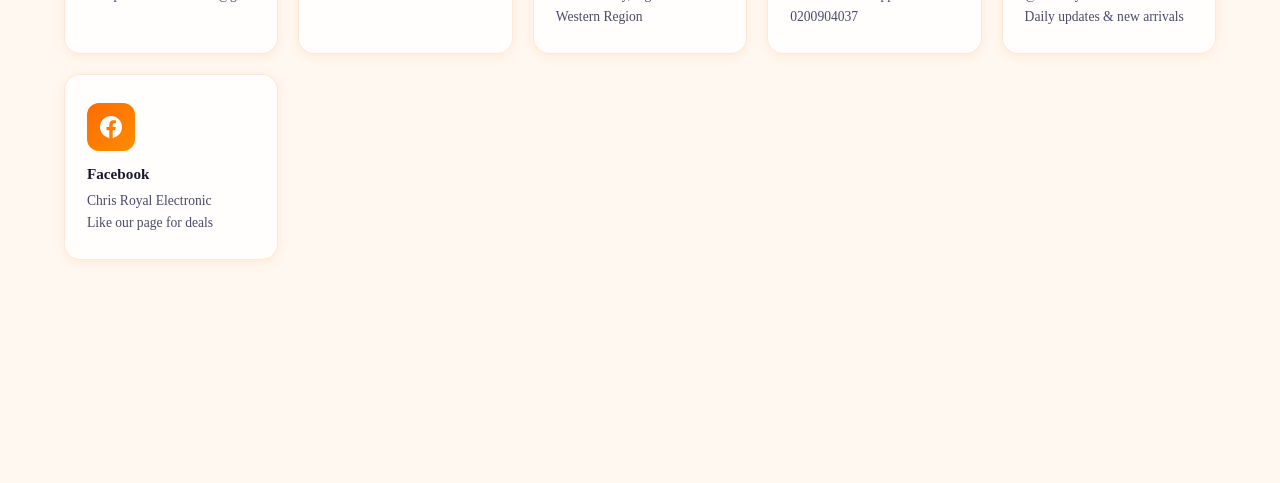
==== commit 176d4f25: "Update fmt.Println message from 'Hello' to 'Goodbye'" ====
--- a/index.html
+++ b/index.html
@@ -379,7 +379,7 @@
           </div>
           <div class="form-group">
             <label for="fphone">Phone Number <span class="req">*</span></label>
-            <input type="tel" id="fphone" name="phone" placeholder="e.g. 0200901837 0r 07782904065" />
+            <input type="tel" id="fphone" name="phone" placeholder="e.g. 0200901837 0r 0787065498" />
           </div>
           <div class="form-group">
             <label for="fmessage">Your Message <span class="req">*</span></label>
@@ -492,4 +492,4 @@
 
   <script src="script2.js" defer></script>
 </body>
-</html>+</html>
